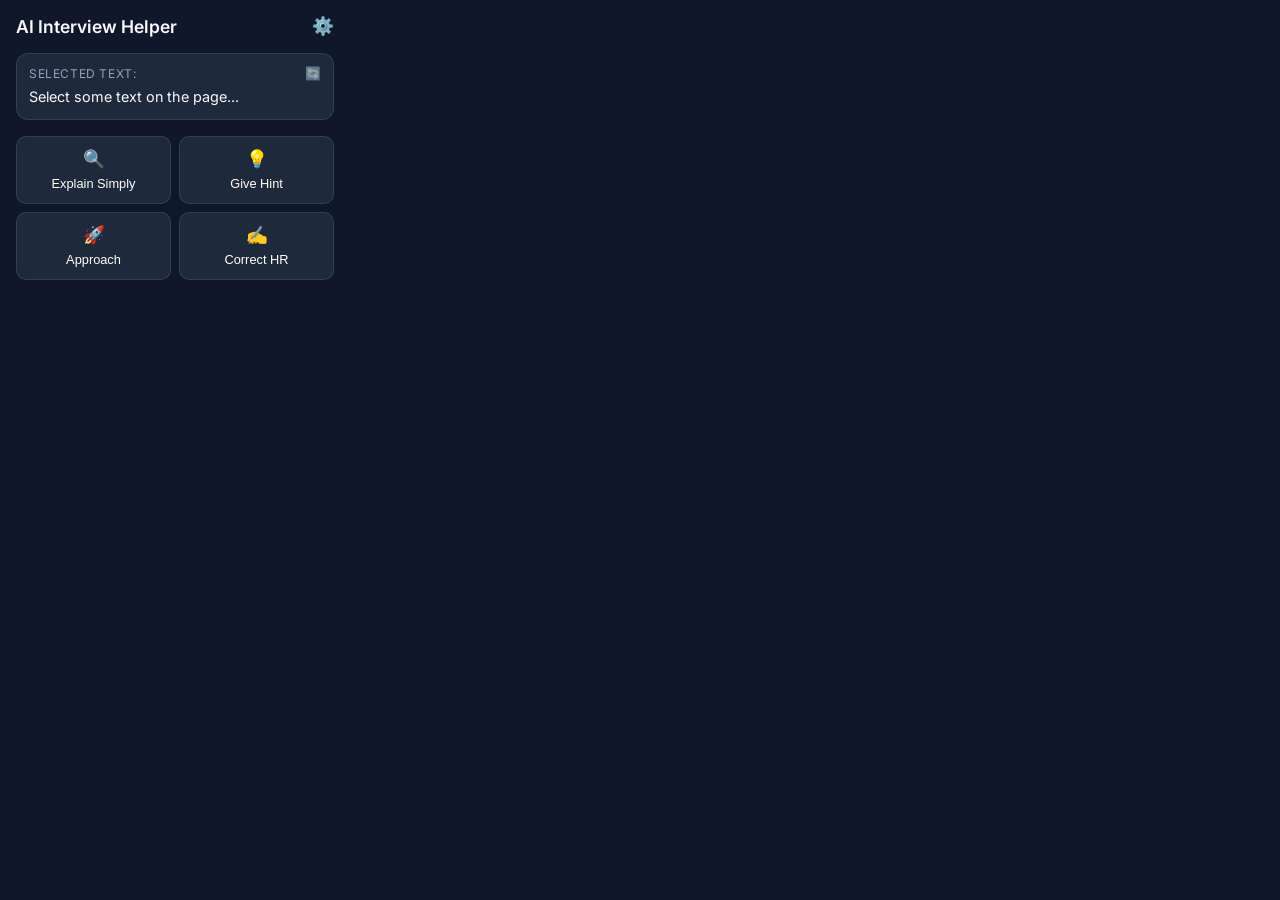
==== popup.html @ 1b658e39 "ADD : declared the frontend" ====
<!DOCTYPE html>
<html lang="en">

<head>
    <meta charset="UTF-8">
    <meta name="viewport" content="width=device-width, initial-scale=1.0">
    <title>AI Interview Helper</title>
    <link rel="stylesheet" href="popup.css">
    <link href="https://fonts.googleapis.com/css2?family=Inter:wght@400;500;600&display=swap" rel="stylesheet">
</head>

<body>
    <div class="container">
        <header>
            <div class="logo">AI Interview Helper</div>
            <button id="settingsBtn" title="API Settings">⚙️</button>
        </header>

        <section id="mainView">
            <div class="selection-box">
                <div class="selection-header">
                    <label>Selected Text:</label>
                    <button id="refreshBtn" title="Refresh Selection">🔄</button>
                </div>
                <div id="selectedTextDisplay" class="text-preview">Select some text on the page...</div>
            </div>

            <div class="actions-grid">
                <button class="action-btn" data-type="explain">
                    <span class="icon">🔍</span>
                    <span>Explain Simply</span>
                </button>
                <button class="action-btn" data-type="hint">
                    <span class="icon">💡</span>
                    <span>Give Hint</span>
                </button>
                <button class="action-btn" data-type="approach">
                    <span class="icon">🚀</span>
                    <span>Approach</span>
                </button>
                <button class="action-btn" data-type="grammar">
                    <span class="icon">✍️</span>
                    <span>Correct HR</span>
                </button>
            </div>

            <div id="resultContainer" class="hidden">
                <div class="result-header">
                    <span id="resultTypeTitle">Result</span>
                    <button id="copyBtn">Copy</button>
                </div>
                <div id="resultContent" class="result-content"></div>
                <div id="loader" class="loader hidden"></div>
            </div>
        </section>

        <section id="settingsView" class="hidden">
            <div class="settings-header">
                <button id="backBtn">← Back</button>
                <h3>API Configuration</h3>
            </div>
            <div class="input-group">
                <label for="apiKeyInput">OpenAI API Key:</label>
                <input type="password" id="apiKeyInput" placeholder="sk-...">
                <button id="saveKeyBtn">Save Key</button>
            </div>
            <p class="crypto-note">Your key is stored locally in your browser.</p>
        </section>
    </div>
    <script src="popup.js"></script>
</body>

</html>
---- popup.css ----
:root {
    --bg-dark: #0f172a;
    --card-bg: #1e293b;
    --accent-indigo: #6366f1;
    --text-primary: #f8fafc;
    --text-secondary: #94a3b8;
    --border-color: rgba(255, 255, 255, 0.1);
}

* {
    margin: 0;
    padding: 0;
    box-sizing: border-box;
}

body {
    width: 350px;
    background: var(--bg-dark);
    font-family: 'Inter', sans-serif;
    color: var(--text-primary);
}

.container {
    padding: 16px;
}

header {
    display: flex;
    justify-content: space-between;
    align-items: center;
    margin-bottom: 16px;
}

.logo {
    font-size: 1.1rem;
    font-weight: 600;
}

#settingsBtn {
    background: transparent;
    border: none;
    font-size: 1.1rem;
    cursor: pointer;
}

.selection-box {
    background: var(--card-bg);
    border: 1px solid var(--border-color);
    border-radius: 12px;
    padding: 12px;
    margin-bottom: 16px;
}

.selection-header {
    display: flex;
    justify-content: space-between;
    align-items: center;
    margin-bottom: 6px;
}

label {
    display: block;
    font-size: 0.75rem;
    color: var(--text-secondary);
    text-transform: uppercase;
    letter-spacing: 0.05em;
}

#refreshBtn {
    background: none;
    border: none;
    cursor: pointer;
    font-size: 0.8rem;
    opacity: 0.6;
    transition: opacity 0.2s, transform 0.2s;
}

#refreshBtn:hover {
    opacity: 1;
    transform: rotate(90deg);
}

.text-preview {
    font-size: 0.9rem;
    line-height: 1.4;
    color: var(--text-primary);
    max-height: 80px;
    overflow-y: auto;
}

.actions-grid {
    display: grid;
    grid-template-columns: 1fr 1fr;
    gap: 8px;
    margin-bottom: 16px;
}

.action-btn {
    background: var(--card-bg);
    border: 1px solid var(--border-color);
    border-radius: 10px;
    padding: 12px;
    color: white;
    cursor: pointer;
    display: flex;
    flex-direction: column;
    align-items: center;
    gap: 6px;
    transition: all 0.2s;
}

.action-btn:hover {
    background: var(--accent-indigo);
    border-color: var(--accent-indigo);
}

.action-btn .icon {
    font-size: 1.1rem;
}

.action-btn span:last-child {
    font-size: 0.8rem;
    font-weight: 500;
}

#resultContainer {
    background: var(--card-bg);
    border: 1px solid var(--accent-indigo);
    border-radius: 12px;
    padding: 12px;
}

.result-header {
    display: flex;
    justify-content: space-between;
    align-items: center;
    margin-bottom: 8px;
}

#resultTypeTitle {
    font-weight: 600;
    color: var(--accent-indigo);
}

#copyBtn {
    background: rgba(255, 255, 255, 0.1);
    border: none;
    color: white;
    padding: 2px 8px;
    border-radius: 4px;
    font-size: 0.75rem;
    cursor: pointer;
}

.result-content {
    font-size: 0.9rem;
    line-height: 1.5;
    color: #cbd5e1;
}

.loader {
    width: 20px;
    height: 20px;
    border: 2px solid rgba(255, 255, 255, 0.1);
    border-top: 2px solid var(--accent-indigo);
    border-radius: 50%;
    margin: 10px auto;
    animation: spin 1s linear infinite;
}

.hidden {
    display: none;
}

@keyframes spin {
    0% {
        transform: rotate(0deg);
    }

    100% {
        transform: rotate(360deg);
    }
}

/* Settings View */
.settings-header {
    display: flex;
    align-items: center;
    gap: 12px;
    margin-bottom: 16px;
}

#backBtn {
    background: transparent;
    border: none;
    color: var(--text-secondary);
    cursor: pointer;
    font-size: 0.9rem;
}

.input-group {
    display: flex;
    flex-direction: column;
    gap: 8px;
    margin-bottom: 12px;
}

input {
    background: #0f172a;
    border: 1px solid var(--border-color);
    border-radius: 8px;
    padding: 10px;
    color: white;
}

#saveKeyBtn {
    background: var(--accent-indigo);
    border: none;
    color: white;
    padding: 10px;
    border-radius: 8px;
    font-weight: 600;
    cursor: pointer;
}

.crypto-note {
    font-size: 0.75rem;
    color: var(--text-secondary);
}
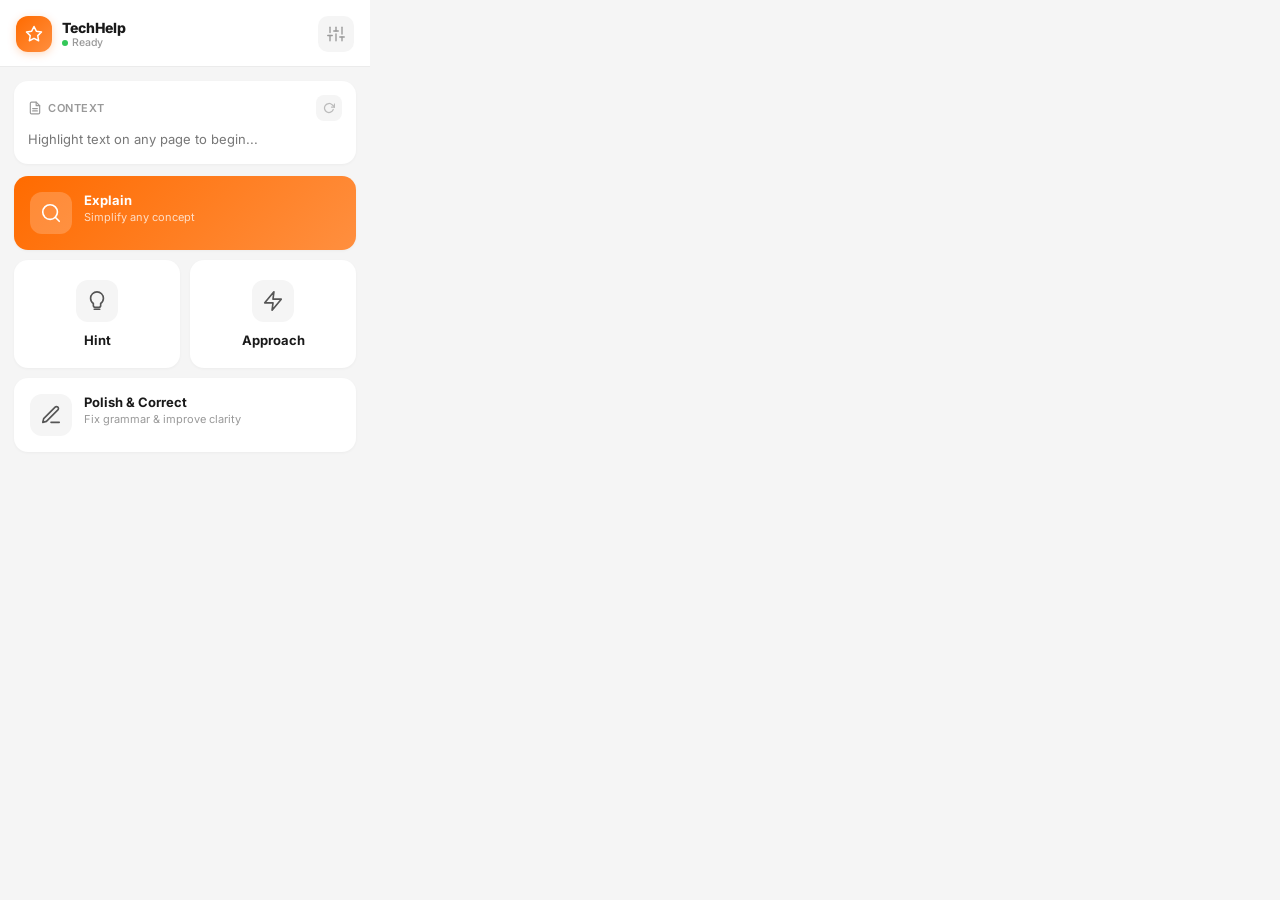
==== commit 6f4fc872: "updated  a new layout" ====
--- a/popup.html
+++ b/popup.html
@@ -4,68 +4,187 @@
 <head>
     <meta charset="UTF-8">
     <meta name="viewport" content="width=device-width, initial-scale=1.0">
-    <title>AI Interview Helper</title>
+    <title>TechHelp AI</title>
     <link rel="stylesheet" href="popup.css">
-    <link href="https://fonts.googleapis.com/css2?family=Inter:wght@400;500;600&display=swap" rel="stylesheet">
+    <link href="https://fonts.googleapis.com/css2?family=Inter:wght@400;500;600;700;800&display=swap" rel="stylesheet">
 </head>
 
 <body>
-    <div class="container">
-        <header>
-            <div class="logo">AI Interview Helper</div>
-            <button id="settingsBtn" title="API Settings">⚙️</button>
-        </header>
+    <div class="app">
+        <!-- Header -->
+        <div class="header">
+            <div class="header-left">
+                <div class="avatar">
+                    <svg width="18" height="18" viewBox="0 0 24 24" fill="none" stroke="white" stroke-width="2"
+                        stroke-linecap="round" stroke-linejoin="round">
+                        <polygon
+                            points="12 2 15.09 8.26 22 9.27 17 14.14 18.18 21.02 12 17.77 5.82 21.02 7 14.14 2 9.27 8.91 8.26 12 2" />
+                    </svg>
+                </div>
+                <div>
+                    <div class="header-name">TechHelp</div>
+                    <div class="header-status">
+                        <span class="status-dot"></span>
+                        Ready
+                    </div>
+                </div>
+            </div>
+            <button id="settingsBtn" class="header-btn" title="Settings">
+                <svg width="18" height="18" viewBox="0 0 24 24" fill="none" stroke="currentColor" stroke-width="1.8"
+                    stroke-linecap="round" stroke-linejoin="round">
+                    <line x1="4" y1="21" x2="4" y2="14" />
+                    <line x1="4" y1="10" x2="4" y2="3" />
+                    <line x1="12" y1="21" x2="12" y2="12" />
+                    <line x1="12" y1="8" x2="12" y2="3" />
+                    <line x1="20" y1="21" x2="20" y2="16" />
+                    <line x1="20" y1="12" x2="20" y2="3" />
+                    <line x1="1" y1="14" x2="7" y2="14" />
+                    <line x1="9" y1="8" x2="15" y2="8" />
+                    <line x1="17" y1="16" x2="23" y2="16" />
+                </svg>
+            </button>
+        </div>
 
-        <section id="mainView">
-            <div class="selection-box">
-                <div class="selection-header">
-                    <label>Selected Text:</label>
-                    <button id="refreshBtn" title="Refresh Selection">🔄</button>
+        <!-- Main View -->
+        <div id="mainView" class="main">
+            <!-- Context Pill -->
+            <div class="context-section">
+                <div class="context-pill">
+                    <div class="pill-left">
+                        <svg width="14" height="14" viewBox="0 0 24 24" fill="none" stroke="currentColor"
+                            stroke-width="2" stroke-linecap="round" stroke-linejoin="round">
+                            <path d="M14 2H6a2 2 0 00-2 2v16a2 2 0 002 2h12a2 2 0 002-2V8z" />
+                            <polyline points="14 2 14 8 20 8" />
+                            <line x1="16" y1="13" x2="8" y2="13" />
+                            <line x1="16" y1="17" x2="8" y2="17" />
+                        </svg>
+                        <span class="pill-label">Context</span>
+                    </div>
+                    <button id="refreshBtn" class="pill-action" title="Refresh">
+                        <svg width="12" height="12" viewBox="0 0 24 24" fill="none" stroke="currentColor"
+                            stroke-width="2.5" stroke-linecap="round" stroke-linejoin="round">
+                            <polyline points="23 4 23 10 17 10" />
+                            <path d="M20.49 15a9 9 0 11-2.12-9.36L23 10" />
+                        </svg>
+                    </button>
                 </div>
-                <div id="selectedTextDisplay" class="text-preview">Select some text on the page...</div>
+                <div id="selectedTextDisplay" class="context-text">Highlight text on any page to begin...</div>
             </div>
 
-            <div class="actions-grid">
-                <button class="action-btn" data-type="explain">
-                    <span class="icon">🔍</span>
-                    <span>Explain Simply</span>
+            <!-- Bento Action Grid -->
+            <div class="bento-grid">
+                <button class="bento-card bento-primary" data-type="explain">
+                    <div class="bento-icon">
+                        <svg width="22" height="22" viewBox="0 0 24 24" fill="none" stroke="currentColor"
+                            stroke-width="1.8" stroke-linecap="round" stroke-linejoin="round">
+                            <circle cx="11" cy="11" r="8" />
+                            <line x1="21" y1="21" x2="16.65" y2="16.65" />
+                        </svg>
+                    </div>
+                    <div class="bento-content">
+                        <span class="bento-title">Explain</span>
+                        <span class="bento-sub">Simplify any concept</span>
+                    </div>
                 </button>
-                <button class="action-btn" data-type="hint">
-                    <span class="icon">💡</span>
-                    <span>Give Hint</span>
+                <button class="bento-card bento-secondary" data-type="hint">
+                    <div class="bento-icon">
+                        <svg width="22" height="22" viewBox="0 0 24 24" fill="none" stroke="currentColor"
+                            stroke-width="1.8" stroke-linecap="round" stroke-linejoin="round">
+                            <path
+                                d="M12 2a7 7 0 017 7c0 2.38-1.19 4.47-3 5.74V17a2 2 0 01-2 2h-4a2 2 0 01-2-2v-2.26C6.19 13.47 5 11.38 5 9a7 7 0 017-7z" />
+                            <line x1="9" y1="21" x2="15" y2="21" />
+                        </svg>
+                    </div>
+                    <span class="bento-title">Hint</span>
                 </button>
-                <button class="action-btn" data-type="approach">
-                    <span class="icon">🚀</span>
-                    <span>Approach</span>
+                <button class="bento-card bento-secondary" data-type="approach">
+                    <div class="bento-icon">
+                        <svg width="22" height="22" viewBox="0 0 24 24" fill="none" stroke="currentColor"
+                            stroke-width="1.8" stroke-linecap="round" stroke-linejoin="round">
+                            <polygon points="13 2 3 14 12 14 11 22 21 10 12 10 13 2" />
+                        </svg>
+                    </div>
+                    <span class="bento-title">Approach</span>
                 </button>
-                <button class="action-btn" data-type="grammar">
-                    <span class="icon">✍️</span>
-                    <span>Correct HR</span>
+                <button class="bento-card bento-wide" data-type="grammar">
+                    <div class="bento-icon">
+                        <svg width="22" height="22" viewBox="0 0 24 24" fill="none" stroke="currentColor"
+                            stroke-width="1.8" stroke-linecap="round" stroke-linejoin="round">
+                            <path d="M12 20h9" />
+                            <path d="M16.5 3.5a2.121 2.121 0 013 3L7 19l-4 1 1-4L16.5 3.5z" />
+                        </svg>
+                    </div>
+                    <div class="bento-content">
+                        <span class="bento-title">Polish & Correct</span>
+                        <span class="bento-sub">Fix grammar & improve clarity</span>
+                    </div>
                 </button>
             </div>
 
-            <div id="resultContainer" class="hidden">
+            <!-- Result -->
+            <div id="resultContainer" class="result-section hidden">
                 <div class="result-header">
-                    <span id="resultTypeTitle">Result</span>
-                    <button id="copyBtn">Copy</button>
+                    <div class="result-tag-wrap">
+                        <span class="result-tag" id="resultTypeTitle">Result</span>
+                    </div>
+                    <button id="copyBtn" class="action-link">
+                        <svg width="13" height="13" viewBox="0 0 24 24" fill="none" stroke="currentColor"
+                            stroke-width="2" stroke-linecap="round" stroke-linejoin="round">
+                            <rect x="9" y="9" width="13" height="13" rx="2" ry="2" />
+                            <path d="M5 15H4a2 2 0 01-2-2V4a2 2 0 012-2h9a2 2 0 012 2v1" />
+                        </svg>
+                        Copy
+                    </button>
                 </div>
-                <div id="resultContent" class="result-content"></div>
-                <div id="loader" class="loader hidden"></div>
+                <div class="result-body">
+                    <div id="resultContent" class="result-text"></div>
+                    <div id="loader" class="loader hidden">
+                        <div class="spinner"></div>
+                    </div>
+                </div>
             </div>
-        </section>
+        </div>
 
-        <section id="settingsView" class="hidden">
-            <div class="settings-header">
-                <button id="backBtn">← Back</button>
-                <h3>API Configuration</h3>
+        <!-- Settings View -->
+        <div id="settingsView" class="main hidden">
+            <div class="settings-nav">
+                <button id="backBtn" class="back-nav">
+                    <svg width="18" height="18" viewBox="0 0 24 24" fill="none" stroke="currentColor" stroke-width="2"
+                        stroke-linecap="round" stroke-linejoin="round">
+                        <line x1="19" y1="12" x2="5" y2="12" />
+                        <polyline points="12 19 5 12 12 5" />
+                    </svg>
+                </button>
+                <span class="settings-heading">Settings</span>
             </div>
-            <div class="input-group">
-                <label for="apiKeyInput">OpenAI API Key:</label>
-                <input type="password" id="apiKeyInput" placeholder="sk-...">
-                <button id="saveKeyBtn">Save Key</button>
+            <div class="settings-body">
+                <label class="field-label">API Key</label>
+                <p class="field-desc">Enter a <strong>Groq</strong> or <strong>Gemini</strong> key to activate AI
+                    features.</p>
+                <div class="input-group">
+                    <svg class="input-icon" width="16" height="16" viewBox="0 0 24 24" fill="none" stroke="currentColor"
+                        stroke-width="2" stroke-linecap="round" stroke-linejoin="round">
+                        <path
+                            d="M21 2l-2 2m-7.61 7.61a5.5 5.5 0 11-7.778 7.778 5.5 5.5 0 017.777-7.777zm0 0L15.5 7.5m0 0l3 3L22 7l-3-3m-3.5 3.5L19 4" />
+                    </svg>
+                    <input type="password" id="apiKeyInput" class="field-input" placeholder="gsk_... or AIza...">
+                </div>
+                <button id="saveKeyBtn" class="cta-btn">
+                    <svg width="16" height="16" viewBox="0 0 24 24" fill="none" stroke="currentColor" stroke-width="2.5"
+                        stroke-linecap="round" stroke-linejoin="round">
+                        <polyline points="20 6 9 17 4 12" />
+                    </svg>
+                    Save & Activate
+                </button>
+                <div class="security-row">
+                    <svg width="12" height="12" viewBox="0 0 24 24" fill="none" stroke="currentColor" stroke-width="2"
+                        stroke-linecap="round" stroke-linejoin="round">
+                        <path d="M12 22s8-4 8-10V5l-8-3-8 3v7c0 6 8 10 8 10z" />
+                    </svg>
+                    <span>Encrypted & stored locally</span>
+                </div>
             </div>
-            <p class="crypto-note">Your key is stored locally in your browser.</p>
-        </section>
+        </div>
     </div>
     <script src="popup.js"></script>
 </body>
--- a/popup.css
+++ b/popup.css
@@ -1,11 +1,7 @@
-:root {
-    --bg-dark: #0f172a;
-    --card-bg: #1e293b;
-    --accent-indigo: #6366f1;
-    --text-primary: #f8fafc;
-    --text-secondary: #94a3b8;
-    --border-color: rgba(255, 255, 255, 0.1);
-}
+/* ============================================
+   TechHelp — Trendy Bento Grid + Orange
+   Professional icons, modern layout
+   ============================================ */
 
 * {
     margin: 0;
@@ -14,216 +10,514 @@
 }
 
 body {
-    width: 350px;
-    background: var(--bg-dark);
-    font-family: 'Inter', sans-serif;
-    color: var(--text-primary);
-}
-
-.container {
-    padding: 16px;
-}
-
-header {
-    display: flex;
+    width: 370px;
+    background: #F5F5F5;
+    font-family: 'Inter', -apple-system, system-ui, sans-serif;
+    color: #1A1A1A;
+    -webkit-font-smoothing: antialiased;
+}
+
+::-webkit-scrollbar {
+    width: 3px;
+}
+
+::-webkit-scrollbar-thumb {
+    background: #ddd;
+    border-radius: 10px;
+}
+
+/* === Header === */
+.header {
+    display: flex;
+    align-items: center;
     justify-content: space-between;
-    align-items: center;
-    margin-bottom: 16px;
-}
-
-.logo {
-    font-size: 1.1rem;
+    padding: 16px 16px 14px;
+    background: white;
+    border-bottom: 1px solid #EBEBEB;
+}
+
+.header-left {
+    display: flex;
+    align-items: center;
+    gap: 10px;
+}
+
+.avatar {
+    width: 36px;
+    height: 36px;
+    background: linear-gradient(135deg, #FF6B00, #FF8F3F);
+    border-radius: 12px;
+    display: flex;
+    align-items: center;
+    justify-content: center;
+    box-shadow: 0 2px 8px rgba(255, 107, 0, 0.25);
+}
+
+.header-name {
+    font-size: 14px;
+    font-weight: 800;
+    color: #1A1A1A;
+}
+
+.header-status {
+    display: flex;
+    align-items: center;
+    gap: 4px;
+    font-size: 10.5px;
+    color: #999;
+    font-weight: 500;
+}
+
+.status-dot {
+    width: 6px;
+    height: 6px;
+    background: #34C759;
+    border-radius: 50%;
+}
+
+.header-btn {
+    background: #F5F5F5;
+    border: none;
+    color: #999;
+    width: 36px;
+    height: 36px;
+    border-radius: 10px;
+    cursor: pointer;
+    display: flex;
+    align-items: center;
+    justify-content: center;
+    transition: all 0.15s;
+}
+
+.header-btn:hover {
+    color: #FF6B00;
+    background: #FFF0E6;
+}
+
+/* === Main === */
+.main {
+    padding: 14px;
+}
+
+/* === Context Section === */
+.context-section {
+    background: white;
+    border-radius: 14px;
+    padding: 14px;
+    margin-bottom: 12px;
+    box-shadow: 0 1px 3px rgba(0, 0, 0, 0.04);
+}
+
+.context-pill {
+    display: flex;
+    align-items: center;
+    justify-content: space-between;
+    margin-bottom: 8px;
+}
+
+.pill-left {
+    display: flex;
+    align-items: center;
+    gap: 6px;
+    color: #999;
+    font-size: 11px;
     font-weight: 600;
-}
-
-#settingsBtn {
-    background: transparent;
-    border: none;
-    font-size: 1.1rem;
-    cursor: pointer;
-}
-
-.selection-box {
-    background: var(--card-bg);
-    border: 1px solid var(--border-color);
-    border-radius: 12px;
-    padding: 12px;
-    margin-bottom: 16px;
-}
-
-.selection-header {
-    display: flex;
-    justify-content: space-between;
-    align-items: center;
-    margin-bottom: 6px;
-}
-
-label {
-    display: block;
-    font-size: 0.75rem;
-    color: var(--text-secondary);
     text-transform: uppercase;
     letter-spacing: 0.05em;
 }
 
-#refreshBtn {
+.pill-action {
+    background: #F5F5F5;
+    border: none;
+    color: #BBB;
+    width: 26px;
+    height: 26px;
+    border-radius: 8px;
+    cursor: pointer;
+    display: flex;
+    align-items: center;
+    justify-content: center;
+    transition: all 0.15s;
+}
+
+.pill-action:hover {
+    color: #FF6B00;
+    background: #FFF0E6;
+}
+
+.context-text {
+    font-size: 13px;
+    color: #777;
+    line-height: 1.6;
+    max-height: 72px;
+    overflow-y: auto;
+}
+
+/* === Bento Grid === */
+.bento-grid {
+    display: grid;
+    grid-template-columns: 1fr 1fr;
+    gap: 10px;
+    margin-bottom: 12px;
+}
+
+.bento-card {
+    background: white;
+    border: none;
+    border-radius: 14px;
+    padding: 16px;
+    cursor: pointer;
+    display: flex;
+    align-items: flex-start;
+    gap: 12px;
+    font-family: inherit;
+    color: inherit;
+    text-align: left;
+    box-shadow: 0 1px 3px rgba(0, 0, 0, 0.04);
+    transition: all 0.2s cubic-bezier(0.4, 0, 0.2, 1);
+    position: relative;
+    overflow: hidden;
+}
+
+.bento-card::after {
+    content: '';
+    position: absolute;
+    bottom: 0;
+    left: 16px;
+    right: 16px;
+    height: 2px;
+    background: #FF6B00;
+    border-radius: 2px;
+    transform: scaleX(0);
+    transition: transform 0.25s ease;
+}
+
+.bento-card:hover {
+    transform: translateY(-2px);
+    box-shadow: 0 6px 20px rgba(0, 0, 0, 0.06);
+}
+
+.bento-card:hover::after {
+    transform: scaleX(1);
+}
+
+.bento-card:active {
+    transform: translateY(0);
+}
+
+/* Primary - spans full width */
+.bento-primary {
+    grid-column: 1 / -1;
+    background: linear-gradient(135deg, #FF6B00, #FF8F3F);
+    color: white;
+}
+
+.bento-primary .bento-icon {
+    background: rgba(255, 255, 255, 0.2);
+    color: white;
+}
+
+.bento-primary .bento-sub {
+    color: rgba(255, 255, 255, 0.75);
+}
+
+.bento-primary::after {
+    display: none;
+}
+
+.bento-primary:hover {
+    box-shadow: 0 8px 24px rgba(255, 107, 0, 0.2);
+}
+
+/* Secondary - square cards */
+.bento-secondary {
+    flex-direction: column;
+    align-items: center;
+    text-align: center;
+    padding: 20px 16px;
+    gap: 10px;
+}
+
+/* Wide bottom card */
+.bento-wide {
+    grid-column: 1 / -1;
+}
+
+.bento-icon {
+    width: 42px;
+    height: 42px;
+    border-radius: 12px;
+    display: flex;
+    align-items: center;
+    justify-content: center;
+    flex-shrink: 0;
+    background: #F5F5F5;
+    color: #555;
+    transition: all 0.2s;
+}
+
+.bento-card:hover .bento-icon {
+    background: #FFF0E6;
+    color: #FF6B00;
+}
+
+.bento-primary:hover .bento-icon {
+    background: rgba(255, 255, 255, 0.3);
+    color: white;
+}
+
+.bento-content {
+    display: flex;
+    flex-direction: column;
+    gap: 2px;
+    min-width: 0;
+}
+
+.bento-title {
+    font-size: 13px;
+    font-weight: 700;
+    color: inherit;
+}
+
+.bento-sub {
+    font-size: 11px;
+    color: #999;
+    font-weight: 400;
+}
+
+/* === Result === */
+.result-section {
+    background: white;
+    border-radius: 14px;
+    padding: 14px;
+    box-shadow: 0 1px 3px rgba(0, 0, 0, 0.04);
+    animation: fadeUp 0.3s ease;
+    margin-bottom: 8px;
+}
+
+@keyframes fadeUp {
+    from {
+        opacity: 0;
+        transform: translateY(6px);
+    }
+
+    to {
+        opacity: 1;
+        transform: translateY(0);
+    }
+}
+
+.result-header {
+    display: flex;
+    align-items: center;
+    justify-content: space-between;
+    margin-bottom: 10px;
+}
+
+.result-tag {
+    font-size: 10px;
+    font-weight: 700;
+    text-transform: uppercase;
+    letter-spacing: 0.08em;
+    color: white;
+    background: linear-gradient(135deg, #FF6B00, #FF8F3F);
+    padding: 4px 10px;
+    border-radius: 6px;
+}
+
+.action-link {
+    font-size: 11px;
+    font-weight: 600;
+    color: #999;
     background: none;
     border: none;
     cursor: pointer;
-    font-size: 0.8rem;
-    opacity: 0.6;
-    transition: opacity 0.2s, transform 0.2s;
-}
-
-#refreshBtn:hover {
-    opacity: 1;
-    transform: rotate(90deg);
-}
-
-.text-preview {
-    font-size: 0.9rem;
-    line-height: 1.4;
-    color: var(--text-primary);
-    max-height: 80px;
+    font-family: inherit;
+    display: flex;
+    align-items: center;
+    gap: 4px;
+    padding: 4px 8px;
+    border-radius: 6px;
+    transition: all 0.15s;
+}
+
+.action-link:hover {
+    color: #FF6B00;
+    background: #FFF0E6;
+}
+
+.result-body {
+    padding-top: 2px;
+}
+
+.result-text {
+    font-size: 13px;
+    line-height: 1.75;
+    color: #444;
+    max-height: 200px;
     overflow-y: auto;
-}
-
-.actions-grid {
-    display: grid;
-    grid-template-columns: 1fr 1fr;
-    gap: 8px;
-    margin-bottom: 16px;
-}
-
-.action-btn {
-    background: var(--card-bg);
-    border: 1px solid var(--border-color);
-    border-radius: 10px;
-    padding: 12px;
-    color: white;
-    cursor: pointer;
-    display: flex;
-    flex-direction: column;
-    align-items: center;
-    gap: 6px;
-    transition: all 0.2s;
-}
-
-.action-btn:hover {
-    background: var(--accent-indigo);
-    border-color: var(--accent-indigo);
-}
-
-.action-btn .icon {
-    font-size: 1.1rem;
-}
-
-.action-btn span:last-child {
-    font-size: 0.8rem;
-    font-weight: 500;
-}
-
-#resultContainer {
-    background: var(--card-bg);
-    border: 1px solid var(--accent-indigo);
-    border-radius: 12px;
-    padding: 12px;
-}
-
-.result-header {
-    display: flex;
-    justify-content: space-between;
-    align-items: center;
-    margin-bottom: 8px;
-}
-
-#resultTypeTitle {
-    font-weight: 600;
-    color: var(--accent-indigo);
-}
-
-#copyBtn {
-    background: rgba(255, 255, 255, 0.1);
-    border: none;
-    color: white;
-    padding: 2px 8px;
-    border-radius: 4px;
-    font-size: 0.75rem;
-    cursor: pointer;
-}
-
-.result-content {
-    font-size: 0.9rem;
-    line-height: 1.5;
-    color: #cbd5e1;
+    white-space: pre-wrap;
+    word-wrap: break-word;
 }
 
 .loader {
-    width: 20px;
-    height: 20px;
-    border: 2px solid rgba(255, 255, 255, 0.1);
-    border-top: 2px solid var(--accent-indigo);
+    display: flex;
+    justify-content: center;
+    padding: 28px 0;
+}
+
+.spinner {
+    width: 22px;
+    height: 22px;
+    border: 2.5px solid #F0F0F0;
+    border-top-color: #FF6B00;
     border-radius: 50%;
-    margin: 10px auto;
-    animation: spin 1s linear infinite;
-}
-
-.hidden {
-    display: none;
+    animation: spin 0.6s linear infinite;
 }
 
 @keyframes spin {
-    0% {
-        transform: rotate(0deg);
-    }
-
-    100% {
+    to {
         transform: rotate(360deg);
     }
 }
 
-/* Settings View */
-.settings-header {
-    display: flex;
-    align-items: center;
-    gap: 12px;
-    margin-bottom: 16px;
-}
-
-#backBtn {
-    background: transparent;
+/* === Settings === */
+.settings-nav {
+    display: flex;
+    align-items: center;
+    gap: 10px;
+    margin-bottom: 18px;
+}
+
+.back-nav {
+    background: white;
     border: none;
-    color: var(--text-secondary);
+    color: #FF6B00;
+    width: 36px;
+    height: 36px;
+    border-radius: 10px;
     cursor: pointer;
-    font-size: 0.9rem;
+    display: flex;
+    align-items: center;
+    justify-content: center;
+    box-shadow: 0 1px 3px rgba(0, 0, 0, 0.06);
+    transition: all 0.15s;
+}
+
+.back-nav:hover {
+    background: #FFF0E6;
+}
+
+.settings-heading {
+    font-size: 18px;
+    font-weight: 800;
+}
+
+.settings-body {
+    background: white;
+    border-radius: 14px;
+    padding: 20px;
+    box-shadow: 0 1px 3px rgba(0, 0, 0, 0.04);
+}
+
+.field-label {
+    font-size: 12px;
+    font-weight: 700;
+    text-transform: uppercase;
+    letter-spacing: 0.06em;
+    color: #999;
+    margin-bottom: 4px;
+    display: block;
+}
+
+.field-desc {
+    font-size: 12px;
+    color: #999;
+    margin-bottom: 14px;
+    line-height: 1.5;
+}
+
+.field-desc strong {
+    color: #555;
+    font-weight: 600;
 }
 
 .input-group {
-    display: flex;
-    flex-direction: column;
+    position: relative;
+    margin-bottom: 12px;
+}
+
+.input-icon {
+    position: absolute;
+    left: 14px;
+    top: 50%;
+    transform: translateY(-50%);
+    color: #CCC;
+    pointer-events: none;
+}
+
+.field-input {
+    width: 100%;
+    background: #F5F5F5;
+    border: 2px solid transparent;
+    border-radius: 12px;
+    padding: 13px 14px 13px 42px;
+    color: #1A1A1A;
+    font-family: inherit;
+    font-size: 13px;
+    transition: all 0.2s;
+}
+
+.field-input:focus {
+    outline: none;
+    border-color: #FF6B00;
+    background: white;
+    box-shadow: 0 0 0 3px rgba(255, 107, 0, 0.08);
+}
+
+.field-input::placeholder {
+    color: #CCC;
+}
+
+.cta-btn {
+    width: 100%;
+    background: linear-gradient(135deg, #FF6B00, #FF8F3F);
+    color: white;
+    border: none;
+    padding: 13px;
+    border-radius: 12px;
+    font-family: inherit;
+    font-size: 13.5px;
+    font-weight: 700;
+    cursor: pointer;
+    display: flex;
+    align-items: center;
+    justify-content: center;
     gap: 8px;
-    margin-bottom: 12px;
-}
-
-input {
-    background: #0f172a;
-    border: 1px solid var(--border-color);
-    border-radius: 8px;
-    padding: 10px;
-    color: white;
-}
-
-#saveKeyBtn {
-    background: var(--accent-indigo);
-    border: none;
-    color: white;
-    padding: 10px;
-    border-radius: 8px;
-    font-weight: 600;
-    cursor: pointer;
-}
-
-.crypto-note {
-    font-size: 0.75rem;
-    color: var(--text-secondary);
+    transition: all 0.15s;
+    box-shadow: 0 2px 8px rgba(255, 107, 0, 0.2);
+}
+
+.cta-btn:hover {
+    box-shadow: 0 4px 16px rgba(255, 107, 0, 0.3);
+    transform: translateY(-1px);
+}
+
+.cta-btn:active {
+    transform: translateY(0);
+}
+
+.security-row {
+    display: flex;
+    align-items: center;
+    justify-content: center;
+    gap: 6px;
+    margin-top: 16px;
+    font-size: 11px;
+    color: #CCC;
+}
+
+/* === Utilities === */
+.hidden {
+    display: none !important;
 }
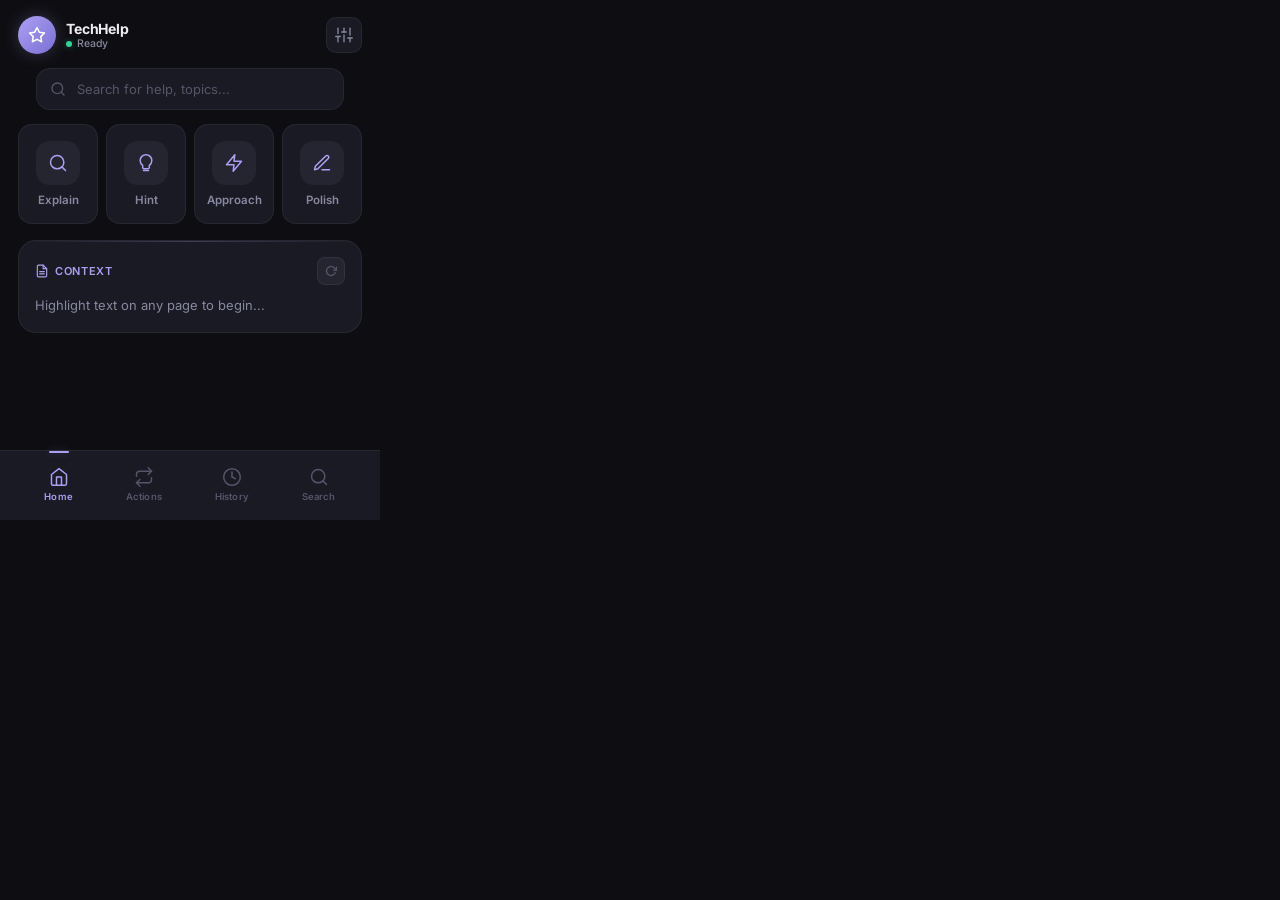
==== commit 991af341: "feat : updated the ui design" ====
--- a/popup.html
+++ b/popup.html
@@ -47,7 +47,61 @@
 
         <!-- Main View -->
         <div id="mainView" class="main">
-            <!-- Context Pill -->
+            <!-- Search Bar -->
+            <div class="search-bar">
+                <svg width="16" height="16" viewBox="0 0 24 24" fill="none" stroke="currentColor" stroke-width="2"
+                    stroke-linecap="round" stroke-linejoin="round">
+                    <circle cx="11" cy="11" r="8" />
+                    <line x1="21" y1="21" x2="16.65" y2="16.65" />
+                </svg>
+                <input type="text" class="search-input" placeholder="Search for help, topics..." readonly>
+            </div>
+
+            <!-- Action Row -->
+            <div class="action-row">
+                <button class="action-card" data-type="explain">
+                    <div class="action-icon">
+                        <svg width="20" height="20" viewBox="0 0 24 24" fill="none" stroke="currentColor"
+                            stroke-width="1.8" stroke-linecap="round" stroke-linejoin="round">
+                            <circle cx="11" cy="11" r="8" />
+                            <line x1="21" y1="21" x2="16.65" y2="16.65" />
+                        </svg>
+                    </div>
+                    <span class="action-label">Explain</span>
+                </button>
+                <button class="action-card" data-type="hint">
+                    <div class="action-icon">
+                        <svg width="20" height="20" viewBox="0 0 24 24" fill="none" stroke="currentColor"
+                            stroke-width="1.8" stroke-linecap="round" stroke-linejoin="round">
+                            <path
+                                d="M12 2a7 7 0 017 7c0 2.38-1.19 4.47-3 5.74V17a2 2 0 01-2 2h-4a2 2 0 01-2-2v-2.26C6.19 13.47 5 11.38 5 9a7 7 0 017-7z" />
+                            <line x1="9" y1="21" x2="15" y2="21" />
+                        </svg>
+                    </div>
+                    <span class="action-label">Hint</span>
+                </button>
+                <button class="action-card" data-type="approach">
+                    <div class="action-icon">
+                        <svg width="20" height="20" viewBox="0 0 24 24" fill="none" stroke="currentColor"
+                            stroke-width="1.8" stroke-linecap="round" stroke-linejoin="round">
+                            <polygon points="13 2 3 14 12 14 11 22 21 10 12 10 13 2" />
+                        </svg>
+                    </div>
+                    <span class="action-label">Approach</span>
+                </button>
+                <button class="action-card" data-type="grammar">
+                    <div class="action-icon">
+                        <svg width="20" height="20" viewBox="0 0 24 24" fill="none" stroke="currentColor"
+                            stroke-width="1.8" stroke-linecap="round" stroke-linejoin="round">
+                            <path d="M12 20h9" />
+                            <path d="M16.5 3.5a2.121 2.121 0 013 3L7 19l-4 1 1-4L16.5 3.5z" />
+                        </svg>
+                    </div>
+                    <span class="action-label">Polish</span>
+                </button>
+            </div>
+
+            <!-- Context Section -->
             <div class="context-section">
                 <div class="context-pill">
                     <div class="pill-left">
@@ -71,56 +125,6 @@
                 <div id="selectedTextDisplay" class="context-text">Highlight text on any page to begin...</div>
             </div>
 
-            <!-- Bento Action Grid -->
-            <div class="bento-grid">
-                <button class="bento-card bento-primary" data-type="explain">
-                    <div class="bento-icon">
-                        <svg width="22" height="22" viewBox="0 0 24 24" fill="none" stroke="currentColor"
-                            stroke-width="1.8" stroke-linecap="round" stroke-linejoin="round">
-                            <circle cx="11" cy="11" r="8" />
-                            <line x1="21" y1="21" x2="16.65" y2="16.65" />
-                        </svg>
-                    </div>
-                    <div class="bento-content">
-                        <span class="bento-title">Explain</span>
-                        <span class="bento-sub">Simplify any concept</span>
-                    </div>
-                </button>
-                <button class="bento-card bento-secondary" data-type="hint">
-                    <div class="bento-icon">
-                        <svg width="22" height="22" viewBox="0 0 24 24" fill="none" stroke="currentColor"
-                            stroke-width="1.8" stroke-linecap="round" stroke-linejoin="round">
-                            <path
-                                d="M12 2a7 7 0 017 7c0 2.38-1.19 4.47-3 5.74V17a2 2 0 01-2 2h-4a2 2 0 01-2-2v-2.26C6.19 13.47 5 11.38 5 9a7 7 0 017-7z" />
-                            <line x1="9" y1="21" x2="15" y2="21" />
-                        </svg>
-                    </div>
-                    <span class="bento-title">Hint</span>
-                </button>
-                <button class="bento-card bento-secondary" data-type="approach">
-                    <div class="bento-icon">
-                        <svg width="22" height="22" viewBox="0 0 24 24" fill="none" stroke="currentColor"
-                            stroke-width="1.8" stroke-linecap="round" stroke-linejoin="round">
-                            <polygon points="13 2 3 14 12 14 11 22 21 10 12 10 13 2" />
-                        </svg>
-                    </div>
-                    <span class="bento-title">Approach</span>
-                </button>
-                <button class="bento-card bento-wide" data-type="grammar">
-                    <div class="bento-icon">
-                        <svg width="22" height="22" viewBox="0 0 24 24" fill="none" stroke="currentColor"
-                            stroke-width="1.8" stroke-linecap="round" stroke-linejoin="round">
-                            <path d="M12 20h9" />
-                            <path d="M16.5 3.5a2.121 2.121 0 013 3L7 19l-4 1 1-4L16.5 3.5z" />
-                        </svg>
-                    </div>
-                    <div class="bento-content">
-                        <span class="bento-title">Polish & Correct</span>
-                        <span class="bento-sub">Fix grammar & improve clarity</span>
-                    </div>
-                </button>
-            </div>
-
             <!-- Result -->
             <div id="resultContainer" class="result-section hidden">
                 <div class="result-header">
@@ -185,6 +189,44 @@
                 </div>
             </div>
         </div>
+
+        <!-- Bottom Navigation -->
+        <nav class="bottom-nav">
+            <button class="nav-tab active" title="Home">
+                <svg width="20" height="20" viewBox="0 0 24 24" fill="none" stroke="currentColor" stroke-width="1.8"
+                    stroke-linecap="round" stroke-linejoin="round">
+                    <path d="M3 9l9-7 9 7v11a2 2 0 01-2 2H5a2 2 0 01-2-2z" />
+                    <polyline points="9 22 9 12 15 12 15 22" />
+                </svg>
+                <span class="nav-label">Home</span>
+            </button>
+            <button class="nav-tab" title="Actions">
+                <svg width="20" height="20" viewBox="0 0 24 24" fill="none" stroke="currentColor" stroke-width="1.8"
+                    stroke-linecap="round" stroke-linejoin="round">
+                    <polyline points="17 1 21 5 17 9" />
+                    <path d="M3 11V9a4 4 0 014-4h14" />
+                    <polyline points="7 23 3 19 7 15" />
+                    <path d="M21 13v2a4 4 0 01-4 4H3" />
+                </svg>
+                <span class="nav-label">Actions</span>
+            </button>
+            <button class="nav-tab" title="History">
+                <svg width="20" height="20" viewBox="0 0 24 24" fill="none" stroke="currentColor" stroke-width="1.8"
+                    stroke-linecap="round" stroke-linejoin="round">
+                    <circle cx="12" cy="12" r="10" />
+                    <polyline points="12 6 12 12 16 14" />
+                </svg>
+                <span class="nav-label">History</span>
+            </button>
+            <button class="nav-tab" title="Search">
+                <svg width="20" height="20" viewBox="0 0 24 24" fill="none" stroke="currentColor" stroke-width="1.8"
+                    stroke-linecap="round" stroke-linejoin="round">
+                    <circle cx="11" cy="11" r="8" />
+                    <line x1="21" y1="21" x2="16.65" y2="16.65" />
+                </svg>
+                <span class="nav-label">Search</span>
+            </button>
+        </nav>
     </div>
     <script src="popup.js"></script>
 </body>
--- a/popup.css
+++ b/popup.css
@@ -1,7 +1,9 @@
 /* ============================================
-   TechHelp — Trendy Bento Grid + Orange
-   Professional icons, modern layout
+   TechHelp — Phantom Dark Theme
+   Deep dark UI, purple accents, glassmorphism
    ============================================ */
+
+@import url('https://fonts.googleapis.com/css2?family=Inter:wght@400;500;600;700;800&display=swap');
 
 * {
     margin: 0;
@@ -9,21 +11,56 @@
     box-sizing: border-box;
 }
 
+:root {
+    --bg-primary: #0E0E12;
+    --bg-card: #1A1A24;
+    --bg-card-hover: #22222E;
+    --bg-elevated: #252532;
+    --bg-input: #16161E;
+    --accent: #AB9FF2;
+    --accent-dim: rgba(171, 159, 242, 0.12);
+    --accent-glow: rgba(171, 159, 242, 0.25);
+    --text-primary: #EEEEF0;
+    --text-secondary: #8888A0;
+    --text-muted: #55556A;
+    --border: rgba(255, 255, 255, 0.06);
+    --green: #34D399;
+    --radius-sm: 10px;
+    --radius-md: 14px;
+    --radius-lg: 18px;
+    --radius-xl: 22px;
+}
+
 body {
-    width: 370px;
-    background: #F5F5F5;
+    width: 380px;
+    min-height: 520px;
+    background: var(--bg-primary);
     font-family: 'Inter', -apple-system, system-ui, sans-serif;
-    color: #1A1A1A;
+    color: var(--text-primary);
     -webkit-font-smoothing: antialiased;
+    display: flex;
+    flex-direction: column;
 }
 
 ::-webkit-scrollbar {
     width: 3px;
 }
 
+::-webkit-scrollbar-track {
+    background: transparent;
+}
+
 ::-webkit-scrollbar-thumb {
-    background: #ddd;
+    background: var(--text-muted);
     border-radius: 10px;
+}
+
+/* === App Container === */
+.app {
+    display: flex;
+    flex-direction: column;
+    min-height: 520px;
+    position: relative;
 }
 
 /* === Header === */
@@ -31,9 +68,8 @@
     display: flex;
     align-items: center;
     justify-content: space-between;
-    padding: 16px 16px 14px;
-    background: white;
-    border-bottom: 1px solid #EBEBEB;
+    padding: 16px 18px 14px;
+    background: var(--bg-primary);
 }
 
 .header-left {
@@ -43,262 +79,303 @@
 }
 
 .avatar {
-    width: 36px;
-    height: 36px;
-    background: linear-gradient(135deg, #FF6B00, #FF8F3F);
-    border-radius: 12px;
-    display: flex;
-    align-items: center;
-    justify-content: center;
-    box-shadow: 0 2px 8px rgba(255, 107, 0, 0.25);
+    width: 38px;
+    height: 38px;
+    background: linear-gradient(135deg, #AB9FF2, #7B6FD4);
+    border-radius: 50%;
+    display: flex;
+    align-items: center;
+    justify-content: center;
+    box-shadow: 0 0 16px var(--accent-glow);
+    position: relative;
+}
+
+.avatar::after {
+    content: '';
+    position: absolute;
+    inset: -2px;
+    border-radius: 50%;
+    background: linear-gradient(135deg, #AB9FF2, #7B6FD4);
+    z-index: -1;
+    opacity: 0.3;
+    filter: blur(6px);
 }
 
 .header-name {
     font-size: 14px;
-    font-weight: 800;
-    color: #1A1A1A;
+    font-weight: 700;
+    color: var(--text-primary);
+    letter-spacing: -0.01em;
 }
 
 .header-status {
     display: flex;
     align-items: center;
-    gap: 4px;
+    gap: 5px;
     font-size: 10.5px;
-    color: #999;
+    color: var(--text-secondary);
     font-weight: 500;
 }
 
 .status-dot {
     width: 6px;
     height: 6px;
-    background: #34C759;
+    background: var(--green);
     border-radius: 50%;
+    box-shadow: 0 0 6px rgba(52, 211, 153, 0.4);
+    animation: pulse-dot 2s ease-in-out infinite;
+}
+
+@keyframes pulse-dot {
+
+    0%,
+    100% {
+        opacity: 1;
+    }
+
+    50% {
+        opacity: 0.5;
+    }
 }
 
 .header-btn {
-    background: #F5F5F5;
-    border: none;
-    color: #999;
+    background: var(--bg-card);
+    border: 1px solid var(--border);
+    color: var(--text-secondary);
     width: 36px;
     height: 36px;
-    border-radius: 10px;
+    border-radius: var(--radius-sm);
     cursor: pointer;
     display: flex;
     align-items: center;
     justify-content: center;
-    transition: all 0.15s;
+    transition: all 0.2s ease;
 }
 
 .header-btn:hover {
-    color: #FF6B00;
-    background: #FFF0E6;
+    color: var(--accent);
+    background: var(--accent-dim);
+    border-color: rgba(171, 159, 242, 0.15);
+}
+
+/* === Search Bar === */
+.search-bar {
+    margin: 0 18px 14px;
+    position: relative;
+}
+
+.search-bar svg {
+    position: absolute;
+    left: 14px;
+    top: 50%;
+    transform: translateY(-50%);
+    color: var(--text-muted);
+    pointer-events: none;
+}
+
+.search-input {
+    width: 100%;
+    background: var(--bg-card);
+    border: 1px solid var(--border);
+    border-radius: var(--radius-md);
+    padding: 12px 14px 12px 40px;
+    color: var(--text-primary);
+    font-family: inherit;
+    font-size: 13px;
+    transition: all 0.2s ease;
+}
+
+.search-input::placeholder {
+    color: var(--text-muted);
+}
+
+.search-input:focus {
+    outline: none;
+    border-color: rgba(171, 159, 242, 0.3);
+    box-shadow: 0 0 0 3px var(--accent-dim);
+    background: var(--bg-elevated);
 }
 
 /* === Main === */
 .main {
-    padding: 14px;
-}
-
-/* === Context Section === */
+    padding: 0 18px 14px;
+    flex: 1;
+}
+
+/* === Action Row (Send/Swap/Receive/Buy style) === */
+.action-row {
+    display: flex;
+    justify-content: space-between;
+    gap: 8px;
+    margin-bottom: 16px;
+}
+
+.action-card {
+    flex: 1;
+    display: flex;
+    flex-direction: column;
+    align-items: center;
+    gap: 8px;
+    padding: 16px 6px;
+    background: var(--bg-card);
+    border: 1px solid var(--border);
+    border-radius: var(--radius-md);
+    cursor: pointer;
+    font-family: inherit;
+    color: var(--text-primary);
+    transition: all 0.2s cubic-bezier(0.4, 0, 0.2, 1);
+    position: relative;
+    overflow: hidden;
+}
+
+.action-card::before {
+    content: '';
+    position: absolute;
+    inset: 0;
+    background: linear-gradient(135deg, var(--accent-dim), transparent);
+    opacity: 0;
+    transition: opacity 0.3s ease;
+}
+
+.action-card:hover {
+    transform: translateY(-2px);
+    border-color: rgba(171, 159, 242, 0.2);
+    box-shadow: 0 8px 24px rgba(0, 0, 0, 0.3), 0 0 0 1px rgba(171, 159, 242, 0.1);
+}
+
+.action-card:hover::before {
+    opacity: 1;
+}
+
+.action-card:active {
+    transform: translateY(0);
+}
+
+.action-icon {
+    width: 44px;
+    height: 44px;
+    border-radius: 14px;
+    display: flex;
+    align-items: center;
+    justify-content: center;
+    background: var(--bg-elevated);
+    color: var(--accent);
+    transition: all 0.2s ease;
+    position: relative;
+    z-index: 1;
+}
+
+.action-card:hover .action-icon {
+    background: var(--accent-dim);
+    box-shadow: 0 0 12px var(--accent-glow);
+}
+
+.action-label {
+    font-size: 11.5px;
+    font-weight: 600;
+    color: var(--text-secondary);
+    position: relative;
+    z-index: 1;
+    transition: color 0.2s;
+}
+
+.action-card:hover .action-label {
+    color: var(--text-primary);
+}
+
+/* === Context / Banner Card === */
 .context-section {
-    background: white;
-    border-radius: 14px;
-    padding: 14px;
-    margin-bottom: 12px;
-    box-shadow: 0 1px 3px rgba(0, 0, 0, 0.04);
+    background: var(--bg-card);
+    border: 1px solid var(--border);
+    border-radius: var(--radius-lg);
+    padding: 16px;
+    margin-bottom: 14px;
+    position: relative;
+    overflow: hidden;
+}
+
+.context-section::before {
+    content: '';
+    position: absolute;
+    top: 0;
+    left: 0;
+    right: 0;
+    height: 1px;
+    background: linear-gradient(90deg, transparent, var(--accent-glow), transparent);
 }
 
 .context-pill {
     display: flex;
     align-items: center;
     justify-content: space-between;
-    margin-bottom: 8px;
+    margin-bottom: 10px;
 }
 
 .pill-left {
     display: flex;
     align-items: center;
     gap: 6px;
-    color: #999;
+    color: var(--accent);
     font-size: 11px;
     font-weight: 600;
     text-transform: uppercase;
-    letter-spacing: 0.05em;
+    letter-spacing: 0.06em;
 }
 
 .pill-action {
-    background: #F5F5F5;
-    border: none;
-    color: #BBB;
-    width: 26px;
-    height: 26px;
+    background: var(--bg-elevated);
+    border: 1px solid var(--border);
+    color: var(--text-muted);
+    width: 28px;
+    height: 28px;
     border-radius: 8px;
     cursor: pointer;
     display: flex;
     align-items: center;
     justify-content: center;
-    transition: all 0.15s;
+    transition: all 0.2s;
 }
 
 .pill-action:hover {
-    color: #FF6B00;
-    background: #FFF0E6;
+    color: var(--accent);
+    background: var(--accent-dim);
+    border-color: rgba(171, 159, 242, 0.2);
 }
 
 .context-text {
     font-size: 13px;
-    color: #777;
+    color: var(--text-secondary);
     line-height: 1.6;
     max-height: 72px;
     overflow-y: auto;
 }
 
-/* === Bento Grid === */
-.bento-grid {
-    display: grid;
-    grid-template-columns: 1fr 1fr;
-    gap: 10px;
-    margin-bottom: 12px;
-}
-
-.bento-card {
-    background: white;
-    border: none;
-    border-radius: 14px;
+/* === Result Section === */
+.result-section {
+    background: var(--bg-card);
+    border: 1px solid var(--border);
+    border-radius: var(--radius-lg);
     padding: 16px;
-    cursor: pointer;
-    display: flex;
-    align-items: flex-start;
-    gap: 12px;
-    font-family: inherit;
-    color: inherit;
-    text-align: left;
-    box-shadow: 0 1px 3px rgba(0, 0, 0, 0.04);
-    transition: all 0.2s cubic-bezier(0.4, 0, 0.2, 1);
+    margin-bottom: 10px;
+    animation: fadeUp 0.35s cubic-bezier(0.4, 0, 0.2, 1);
     position: relative;
     overflow: hidden;
 }
 
-.bento-card::after {
+.result-section::before {
     content: '';
     position: absolute;
-    bottom: 0;
-    left: 16px;
-    right: 16px;
-    height: 2px;
-    background: #FF6B00;
-    border-radius: 2px;
-    transform: scaleX(0);
-    transition: transform 0.25s ease;
-}
-
-.bento-card:hover {
-    transform: translateY(-2px);
-    box-shadow: 0 6px 20px rgba(0, 0, 0, 0.06);
-}
-
-.bento-card:hover::after {
-    transform: scaleX(1);
-}
-
-.bento-card:active {
-    transform: translateY(0);
-}
-
-/* Primary - spans full width */
-.bento-primary {
-    grid-column: 1 / -1;
-    background: linear-gradient(135deg, #FF6B00, #FF8F3F);
-    color: white;
-}
-
-.bento-primary .bento-icon {
-    background: rgba(255, 255, 255, 0.2);
-    color: white;
-}
-
-.bento-primary .bento-sub {
-    color: rgba(255, 255, 255, 0.75);
-}
-
-.bento-primary::after {
-    display: none;
-}
-
-.bento-primary:hover {
-    box-shadow: 0 8px 24px rgba(255, 107, 0, 0.2);
-}
-
-/* Secondary - square cards */
-.bento-secondary {
-    flex-direction: column;
-    align-items: center;
-    text-align: center;
-    padding: 20px 16px;
-    gap: 10px;
-}
-
-/* Wide bottom card */
-.bento-wide {
-    grid-column: 1 / -1;
-}
-
-.bento-icon {
-    width: 42px;
-    height: 42px;
-    border-radius: 12px;
-    display: flex;
-    align-items: center;
-    justify-content: center;
-    flex-shrink: 0;
-    background: #F5F5F5;
-    color: #555;
-    transition: all 0.2s;
-}
-
-.bento-card:hover .bento-icon {
-    background: #FFF0E6;
-    color: #FF6B00;
-}
-
-.bento-primary:hover .bento-icon {
-    background: rgba(255, 255, 255, 0.3);
-    color: white;
-}
-
-.bento-content {
-    display: flex;
-    flex-direction: column;
-    gap: 2px;
-    min-width: 0;
-}
-
-.bento-title {
-    font-size: 13px;
-    font-weight: 700;
-    color: inherit;
-}
-
-.bento-sub {
-    font-size: 11px;
-    color: #999;
-    font-weight: 400;
-}
-
-/* === Result === */
-.result-section {
-    background: white;
-    border-radius: 14px;
-    padding: 14px;
-    box-shadow: 0 1px 3px rgba(0, 0, 0, 0.04);
-    animation: fadeUp 0.3s ease;
-    margin-bottom: 8px;
+    top: 0;
+    left: 0;
+    right: 0;
+    height: 1px;
+    background: linear-gradient(90deg, transparent, var(--accent-glow), transparent);
 }
 
 @keyframes fadeUp {
     from {
         opacity: 0;
-        transform: translateY(6px);
+        transform: translateY(8px);
     }
 
     to {
@@ -311,7 +388,7 @@
     display: flex;
     align-items: center;
     justify-content: space-between;
-    margin-bottom: 10px;
+    margin-bottom: 12px;
 }
 
 .result-tag {
@@ -319,31 +396,32 @@
     font-weight: 700;
     text-transform: uppercase;
     letter-spacing: 0.08em;
-    color: white;
-    background: linear-gradient(135deg, #FF6B00, #FF8F3F);
-    padding: 4px 10px;
-    border-radius: 6px;
+    color: #fff;
+    background: linear-gradient(135deg, var(--accent), #7B6FD4);
+    padding: 4px 12px;
+    border-radius: 8px;
+    box-shadow: 0 2px 8px var(--accent-glow);
 }
 
 .action-link {
     font-size: 11px;
     font-weight: 600;
-    color: #999;
+    color: var(--text-muted);
     background: none;
     border: none;
     cursor: pointer;
     font-family: inherit;
     display: flex;
     align-items: center;
-    gap: 4px;
-    padding: 4px 8px;
-    border-radius: 6px;
-    transition: all 0.15s;
+    gap: 5px;
+    padding: 5px 10px;
+    border-radius: 8px;
+    transition: all 0.2s;
 }
 
 .action-link:hover {
-    color: #FF6B00;
-    background: #FFF0E6;
+    color: var(--accent);
+    background: var(--accent-dim);
 }
 
 .result-body {
@@ -353,13 +431,14 @@
 .result-text {
     font-size: 13px;
     line-height: 1.75;
-    color: #444;
+    color: var(--text-secondary);
     max-height: 200px;
     overflow-y: auto;
     white-space: pre-wrap;
     word-wrap: break-word;
 }
 
+/* === Loader === */
 .loader {
     display: flex;
     justify-content: center;
@@ -367,12 +446,12 @@
 }
 
 .spinner {
-    width: 22px;
-    height: 22px;
-    border: 2.5px solid #F0F0F0;
-    border-top-color: #FF6B00;
+    width: 24px;
+    height: 24px;
+    border: 2.5px solid var(--bg-elevated);
+    border-top-color: var(--accent);
     border-radius: 50%;
-    animation: spin 0.6s linear infinite;
+    animation: spin 0.7s linear infinite;
 }
 
 @keyframes spin {
@@ -387,64 +466,67 @@
     align-items: center;
     gap: 10px;
     margin-bottom: 18px;
+    padding: 0 18px;
 }
 
 .back-nav {
-    background: white;
-    border: none;
-    color: #FF6B00;
+    background: var(--bg-card);
+    border: 1px solid var(--border);
+    color: var(--accent);
     width: 36px;
     height: 36px;
-    border-radius: 10px;
+    border-radius: var(--radius-sm);
     cursor: pointer;
     display: flex;
     align-items: center;
     justify-content: center;
-    box-shadow: 0 1px 3px rgba(0, 0, 0, 0.06);
-    transition: all 0.15s;
+    transition: all 0.2s;
 }
 
 .back-nav:hover {
-    background: #FFF0E6;
+    background: var(--accent-dim);
+    border-color: rgba(171, 159, 242, 0.2);
 }
 
 .settings-heading {
     font-size: 18px;
     font-weight: 800;
+    color: var(--text-primary);
 }
 
 .settings-body {
-    background: white;
-    border-radius: 14px;
+    background: var(--bg-card);
+    border: 1px solid var(--border);
+    border-radius: var(--radius-lg);
     padding: 20px;
-    box-shadow: 0 1px 3px rgba(0, 0, 0, 0.04);
+    margin: 0 18px;
 }
 
 .field-label {
-    font-size: 12px;
+    font-size: 11px;
     font-weight: 700;
     text-transform: uppercase;
     letter-spacing: 0.06em;
-    color: #999;
+    color: var(--text-muted);
     margin-bottom: 4px;
     display: block;
 }
 
 .field-desc {
     font-size: 12px;
-    color: #999;
+    color: var(--text-secondary);
     margin-bottom: 14px;
     line-height: 1.5;
 }
 
 .field-desc strong {
-    color: #555;
+    color: var(--accent);
     font-weight: 600;
 }
 
 .input-group {
     position: relative;
-    margin-bottom: 12px;
+    margin-bottom: 14px;
 }
 
 .input-icon {
@@ -452,17 +534,17 @@
     left: 14px;
     top: 50%;
     transform: translateY(-50%);
-    color: #CCC;
+    color: var(--text-muted);
     pointer-events: none;
 }
 
 .field-input {
     width: 100%;
-    background: #F5F5F5;
-    border: 2px solid transparent;
-    border-radius: 12px;
+    background: var(--bg-input);
+    border: 1.5px solid var(--border);
+    border-radius: var(--radius-md);
     padding: 13px 14px 13px 42px;
-    color: #1A1A1A;
+    color: var(--text-primary);
     font-family: inherit;
     font-size: 13px;
     transition: all 0.2s;
@@ -470,22 +552,22 @@
 
 .field-input:focus {
     outline: none;
-    border-color: #FF6B00;
-    background: white;
-    box-shadow: 0 0 0 3px rgba(255, 107, 0, 0.08);
+    border-color: var(--accent);
+    background: var(--bg-elevated);
+    box-shadow: 0 0 0 3px var(--accent-dim);
 }
 
 .field-input::placeholder {
-    color: #CCC;
+    color: var(--text-muted);
 }
 
 .cta-btn {
     width: 100%;
-    background: linear-gradient(135deg, #FF6B00, #FF8F3F);
+    background: linear-gradient(135deg, #AB9FF2, #7B6FD4);
     color: white;
     border: none;
-    padding: 13px;
-    border-radius: 12px;
+    padding: 14px;
+    border-radius: var(--radius-md);
     font-family: inherit;
     font-size: 13.5px;
     font-weight: 700;
@@ -494,13 +576,28 @@
     align-items: center;
     justify-content: center;
     gap: 8px;
-    transition: all 0.15s;
-    box-shadow: 0 2px 8px rgba(255, 107, 0, 0.2);
+    transition: all 0.2s;
+    box-shadow: 0 4px 16px var(--accent-glow);
+    position: relative;
+    overflow: hidden;
+}
+
+.cta-btn::before {
+    content: '';
+    position: absolute;
+    inset: 0;
+    background: linear-gradient(135deg, rgba(255, 255, 255, 0.1), transparent);
+    opacity: 0;
+    transition: opacity 0.2s;
 }
 
 .cta-btn:hover {
-    box-shadow: 0 4px 16px rgba(255, 107, 0, 0.3);
+    box-shadow: 0 6px 24px rgba(171, 159, 242, 0.35);
     transform: translateY(-1px);
+}
+
+.cta-btn:hover::before {
+    opacity: 1;
 }
 
 .cta-btn:active {
@@ -514,7 +611,71 @@
     gap: 6px;
     margin-top: 16px;
     font-size: 11px;
-    color: #CCC;
+    color: var(--text-muted);
+}
+
+/* === Bottom Navigation === */
+.bottom-nav {
+    display: flex;
+    align-items: center;
+    justify-content: space-around;
+    padding: 12px 18px 14px;
+    background: var(--bg-card);
+    border-top: 1px solid var(--border);
+    margin-top: auto;
+    position: sticky;
+    bottom: 0;
+}
+
+.nav-tab {
+    display: flex;
+    flex-direction: column;
+    align-items: center;
+    gap: 4px;
+    background: none;
+    border: none;
+    color: var(--text-muted);
+    cursor: pointer;
+    padding: 4px 12px;
+    border-radius: var(--radius-sm);
+    transition: all 0.2s ease;
+    font-family: inherit;
+    position: relative;
+}
+
+.nav-tab:hover {
+    color: var(--text-secondary);
+}
+
+.nav-tab.active {
+    color: var(--accent);
+}
+
+.nav-tab.active::after {
+    content: '';
+    position: absolute;
+    top: -12px;
+    left: 50%;
+    transform: translateX(-50%);
+    width: 20px;
+    height: 2px;
+    background: var(--accent);
+    border-radius: 2px;
+    box-shadow: 0 0 8px var(--accent-glow);
+}
+
+.nav-tab svg {
+    transition: transform 0.2s;
+}
+
+.nav-tab:hover svg {
+    transform: scale(1.1);
+}
+
+.nav-label {
+    font-size: 9.5px;
+    font-weight: 600;
+    letter-spacing: 0.02em;
 }
 
 /* === Utilities === */
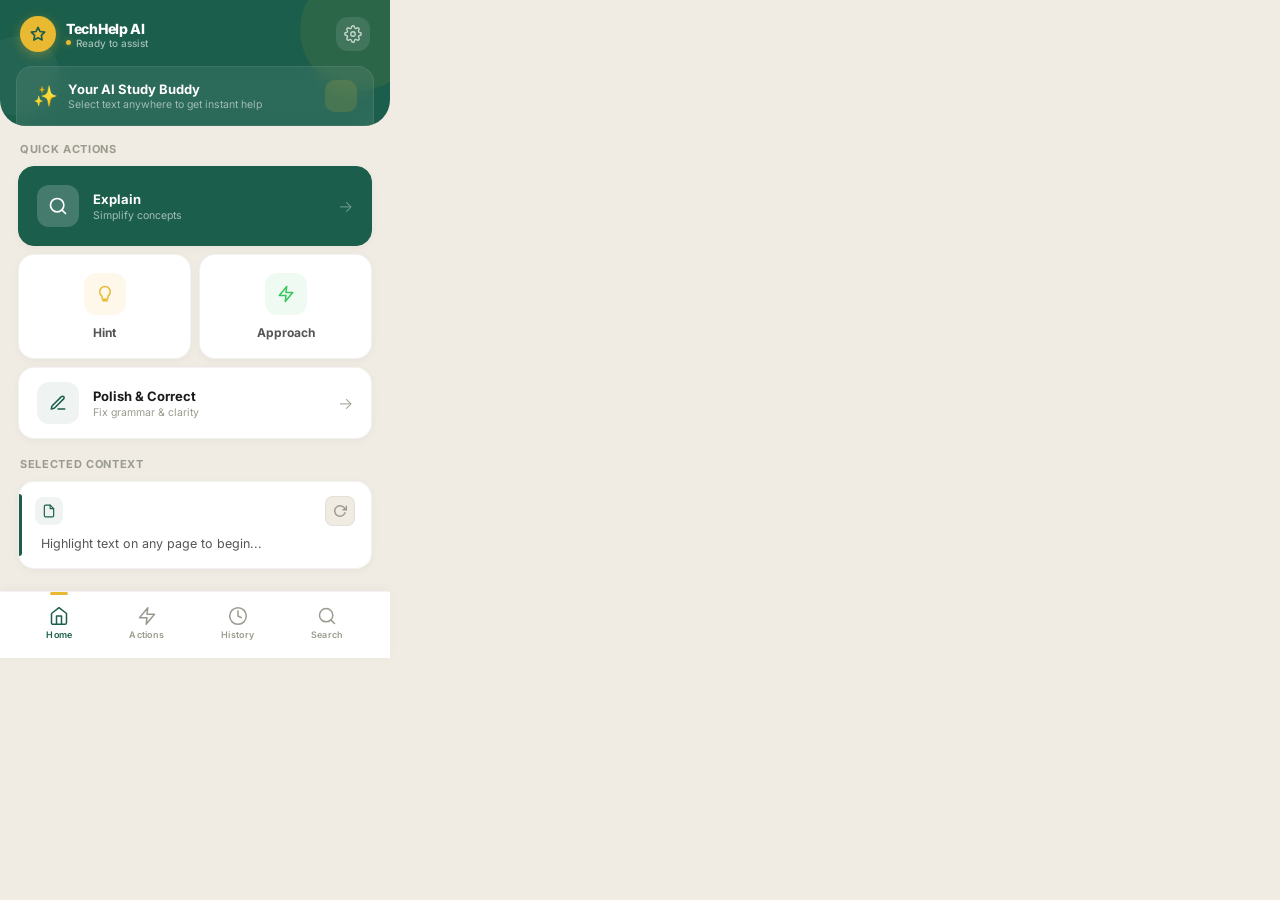
==== commit 4177d6cb: "updated the layout" ====
--- a/popup.html
+++ b/popup.html
@@ -11,111 +11,115 @@
 
 <body>
     <div class="app">
-        <!-- Header -->
-        <div class="header">
-            <div class="header-left">
-                <div class="avatar">
-                    <svg width="18" height="18" viewBox="0 0 24 24" fill="none" stroke="white" stroke-width="2"
-                        stroke-linecap="round" stroke-linejoin="round">
-                        <polygon
-                            points="12 2 15.09 8.26 22 9.27 17 14.14 18.18 21.02 12 17.77 5.82 21.02 7 14.14 2 9.27 8.91 8.26 12 2" />
-                    </svg>
-                </div>
-                <div>
-                    <div class="header-name">TechHelp</div>
-                    <div class="header-status">
-                        <span class="status-dot"></span>
-                        Ready
-                    </div>
-                </div>
-            </div>
-            <button id="settingsBtn" class="header-btn" title="Settings">
-                <svg width="18" height="18" viewBox="0 0 24 24" fill="none" stroke="currentColor" stroke-width="1.8"
-                    stroke-linecap="round" stroke-linejoin="round">
-                    <line x1="4" y1="21" x2="4" y2="14" />
-                    <line x1="4" y1="10" x2="4" y2="3" />
-                    <line x1="12" y1="21" x2="12" y2="12" />
-                    <line x1="12" y1="8" x2="12" y2="3" />
-                    <line x1="20" y1="21" x2="20" y2="16" />
-                    <line x1="20" y1="12" x2="20" y2="3" />
-                    <line x1="1" y1="14" x2="7" y2="14" />
-                    <line x1="9" y1="8" x2="15" y2="8" />
-                    <line x1="17" y1="16" x2="23" y2="16" />
-                </svg>
-            </button>
+        <!-- Hero Header -->
+        <div class="hero-header">
+            <div class="hero-top">
+                <div class="header-left">
+                    <div class="avatar">
+                        <svg width="16" height="16" viewBox="0 0 24 24" fill="none" stroke="#1B5E4B" stroke-width="2.5"
+                            stroke-linecap="round" stroke-linejoin="round">
+                            <polygon
+                                points="12 2 15.09 8.26 22 9.27 17 14.14 18.18 21.02 12 17.77 5.82 21.02 7 14.14 2 9.27 8.91 8.26 12 2" />
+                        </svg>
+                    </div>
+                    <div>
+                        <div class="header-name">TechHelp AI</div>
+                        <div class="header-status">
+                            <span class="status-dot"></span>
+                            Ready to assist
+                        </div>
+                    </div>
+                </div>
+                <button id="settingsBtn" class="header-btn" title="Settings">
+                    <svg width="18" height="18" viewBox="0 0 24 24" fill="none" stroke="currentColor" stroke-width="1.8"
+                        stroke-linecap="round" stroke-linejoin="round">
+                        <circle cx="12" cy="12" r="3" />
+                        <path
+                            d="M19.4 15a1.65 1.65 0 00.33 1.82l.06.06a2 2 0 010 2.83 2 2 0 01-2.83 0l-.06-.06a1.65 1.65 0 00-1.82-.33 1.65 1.65 0 00-1 1.51V21a2 2 0 01-2 2 2 2 0 01-2-2v-.09A1.65 1.65 0 009 19.4a1.65 1.65 0 00-1.82.33l-.06.06a2 2 0 01-2.83 0 2 2 0 010-2.83l.06-.06A1.65 1.65 0 004.68 15a1.65 1.65 0 00-1.51-1H3a2 2 0 01-2-2 2 2 0 012-2h.09A1.65 1.65 0 004.6 9a1.65 1.65 0 00-.33-1.82l-.06-.06a2 2 0 010-2.83 2 2 0 012.83 0l.06.06A1.65 1.65 0 009 4.68a1.65 1.65 0 001-1.51V3a2 2 0 012-2 2 2 0 012 2v.09a1.65 1.65 0 001 1.51 1.65 1.65 0 001.82-.33l.06-.06a2 2 0 012.83 0 2 2 0 010 2.83l-.06.06A1.65 1.65 0 0019.4 9a1.65 1.65 0 001.51 1H21a2 2 0 012 2 2 2 0 01-2 2h-.09a1.65 1.65 0 00-1.51 1z" />
+                    </svg>
+                </button>
+            </div>
+            <!-- Greeting Banner -->
+            <div class="greeting-banner">
+                <div class="greeting-text">
+                    <span class="greeting-emoji">✨</span>
+                    <div>
+                        <div class="greeting-title">Your AI Study Buddy</div>
+                        <div class="greeting-sub">Select text anywhere to get instant help</div>
+                    </div>
+                </div>
+                <div class="greeting-decoration"></div>
+            </div>
         </div>
 
         <!-- Main View -->
         <div id="mainView" class="main">
-            <!-- Search Bar -->
-            <div class="search-bar">
-                <svg width="16" height="16" viewBox="0 0 24 24" fill="none" stroke="currentColor" stroke-width="2"
-                    stroke-linecap="round" stroke-linejoin="round">
-                    <circle cx="11" cy="11" r="8" />
-                    <line x1="21" y1="21" x2="16.65" y2="16.65" />
-                </svg>
-                <input type="text" class="search-input" placeholder="Search for help, topics..." readonly>
-            </div>
-
-            <!-- Action Row -->
-            <div class="action-row">
-                <button class="action-card" data-type="explain">
-                    <div class="action-icon">
+            <!-- Quick Actions Bento -->
+            <div class="section-label">Quick Actions</div>
+            <div class="bento-grid">
+                <button class="bento-card bento-primary action-card" data-type="explain">
+                    <div class="bento-icon bento-icon-primary">
                         <svg width="20" height="20" viewBox="0 0 24 24" fill="none" stroke="currentColor"
-                            stroke-width="1.8" stroke-linecap="round" stroke-linejoin="round">
+                            stroke-width="2" stroke-linecap="round" stroke-linejoin="round">
                             <circle cx="11" cy="11" r="8" />
                             <line x1="21" y1="21" x2="16.65" y2="16.65" />
                         </svg>
                     </div>
-                    <span class="action-label">Explain</span>
-                </button>
-                <button class="action-card" data-type="hint">
-                    <div class="action-icon">
-                        <svg width="20" height="20" viewBox="0 0 24 24" fill="none" stroke="currentColor"
-                            stroke-width="1.8" stroke-linecap="round" stroke-linejoin="round">
+                    <div class="bento-content">
+                        <span class="bento-title">Explain</span>
+                        <span class="bento-sub">Simplify concepts</span>
+                    </div>
+                    <div class="bento-arrow">→</div>
+                </button>
+                <button class="bento-card bento-sm action-card" data-type="hint">
+                    <div class="bento-icon bento-icon-yellow">
+                        <svg width="18" height="18" viewBox="0 0 24 24" fill="none" stroke="currentColor"
+                            stroke-width="2" stroke-linecap="round" stroke-linejoin="round">
                             <path
                                 d="M12 2a7 7 0 017 7c0 2.38-1.19 4.47-3 5.74V17a2 2 0 01-2 2h-4a2 2 0 01-2-2v-2.26C6.19 13.47 5 11.38 5 9a7 7 0 017-7z" />
                             <line x1="9" y1="21" x2="15" y2="21" />
                         </svg>
                     </div>
-                    <span class="action-label">Hint</span>
-                </button>
-                <button class="action-card" data-type="approach">
-                    <div class="action-icon">
-                        <svg width="20" height="20" viewBox="0 0 24 24" fill="none" stroke="currentColor"
-                            stroke-width="1.8" stroke-linecap="round" stroke-linejoin="round">
+                    <span class="bento-title-sm">Hint</span>
+                </button>
+                <button class="bento-card bento-sm action-card" data-type="approach">
+                    <div class="bento-icon bento-icon-green">
+                        <svg width="18" height="18" viewBox="0 0 24 24" fill="none" stroke="currentColor"
+                            stroke-width="2" stroke-linecap="round" stroke-linejoin="round">
                             <polygon points="13 2 3 14 12 14 11 22 21 10 12 10 13 2" />
                         </svg>
                     </div>
-                    <span class="action-label">Approach</span>
-                </button>
-                <button class="action-card" data-type="grammar">
-                    <div class="action-icon">
-                        <svg width="20" height="20" viewBox="0 0 24 24" fill="none" stroke="currentColor"
-                            stroke-width="1.8" stroke-linecap="round" stroke-linejoin="round">
+                    <span class="bento-title-sm">Approach</span>
+                </button>
+                <button class="bento-card bento-wide action-card" data-type="grammar">
+                    <div class="bento-icon bento-icon-teal">
+                        <svg width="18" height="18" viewBox="0 0 24 24" fill="none" stroke="currentColor"
+                            stroke-width="2" stroke-linecap="round" stroke-linejoin="round">
                             <path d="M12 20h9" />
                             <path d="M16.5 3.5a2.121 2.121 0 013 3L7 19l-4 1 1-4L16.5 3.5z" />
                         </svg>
                     </div>
-                    <span class="action-label">Polish</span>
+                    <div class="bento-content">
+                        <span class="bento-title">Polish & Correct</span>
+                        <span class="bento-sub">Fix grammar & clarity</span>
+                    </div>
+                    <div class="bento-arrow">→</div>
                 </button>
             </div>
 
             <!-- Context Section -->
+            <div class="section-label">Selected Context</div>
             <div class="context-section">
-                <div class="context-pill">
-                    <div class="pill-left">
+                <div class="context-header">
+                    <div class="context-icon-wrap">
                         <svg width="14" height="14" viewBox="0 0 24 24" fill="none" stroke="currentColor"
                             stroke-width="2" stroke-linecap="round" stroke-linejoin="round">
                             <path d="M14 2H6a2 2 0 00-2 2v16a2 2 0 002 2h12a2 2 0 002-2V8z" />
                             <polyline points="14 2 14 8 20 8" />
-                            <line x1="16" y1="13" x2="8" y2="13" />
-                            <line x1="16" y1="17" x2="8" y2="17" />
-                        </svg>
-                        <span class="pill-label">Context</span>
-                    </div>
-                    <button id="refreshBtn" class="pill-action" title="Refresh">
-                        <svg width="12" height="12" viewBox="0 0 24 24" fill="none" stroke="currentColor"
+                        </svg>
+                    </div>
+                    <button id="refreshBtn" class="refresh-btn" title="Refresh">
+                        <svg width="14" height="14" viewBox="0 0 24 24" fill="none" stroke="currentColor"
                             stroke-width="2.5" stroke-linecap="round" stroke-linejoin="round">
                             <polyline points="23 4 23 10 17 10" />
                             <path d="M20.49 15a9 9 0 11-2.12-9.36L23 10" />
@@ -128,10 +132,8 @@
             <!-- Result -->
             <div id="resultContainer" class="result-section hidden">
                 <div class="result-header">
-                    <div class="result-tag-wrap">
-                        <span class="result-tag" id="resultTypeTitle">Result</span>
-                    </div>
-                    <button id="copyBtn" class="action-link">
+                    <span class="result-tag" id="resultTypeTitle">Result</span>
+                    <button id="copyBtn" class="copy-btn">
                         <svg width="13" height="13" viewBox="0 0 24 24" fill="none" stroke="currentColor"
                             stroke-width="2" stroke-linecap="round" stroke-linejoin="round">
                             <rect x="9" y="9" width="13" height="13" rx="2" ry="2" />
@@ -203,10 +205,7 @@
             <button class="nav-tab" title="Actions">
                 <svg width="20" height="20" viewBox="0 0 24 24" fill="none" stroke="currentColor" stroke-width="1.8"
                     stroke-linecap="round" stroke-linejoin="round">
-                    <polyline points="17 1 21 5 17 9" />
-                    <path d="M3 11V9a4 4 0 014-4h14" />
-                    <polyline points="7 23 3 19 7 15" />
-                    <path d="M21 13v2a4 4 0 01-4 4H3" />
+                    <polygon points="13 2 3 14 12 14 11 22 21 10 12 10 13 2" />
                 </svg>
                 <span class="nav-label">Actions</span>
             </button>
@@ -218,7 +217,7 @@
                 </svg>
                 <span class="nav-label">History</span>
             </button>
-            <button class="nav-tab" title="Search">
+            <button class="nav-tab" title="Settings">
                 <svg width="20" height="20" viewBox="0 0 24 24" fill="none" stroke="currentColor" stroke-width="1.8"
                     stroke-linecap="round" stroke-linejoin="round">
                     <circle cx="11" cy="11" r="8" />
--- a/popup.css
+++ b/popup.css
@@ -1,6 +1,6 @@
 /* ============================================
-   TechHelp — Phantom Dark Theme
-   Deep dark UI, purple accents, glassmorphism
+   TechHelp — Premium Planner Bento Layout
+   Cream + Teal + Yellow, trendy modern design
    ============================================ */
 
 @import url('https://fonts.googleapis.com/css2?family=Inter:wght@400;500;600;700;800&display=swap');
@@ -12,34 +12,38 @@
 }
 
 :root {
-    --bg-primary: #0E0E12;
-    --bg-card: #1A1A24;
-    --bg-card-hover: #22222E;
-    --bg-elevated: #252532;
-    --bg-input: #16161E;
-    --accent: #AB9FF2;
-    --accent-dim: rgba(171, 159, 242, 0.12);
-    --accent-glow: rgba(171, 159, 242, 0.25);
-    --text-primary: #EEEEF0;
-    --text-secondary: #8888A0;
-    --text-muted: #55556A;
-    --border: rgba(255, 255, 255, 0.06);
-    --green: #34D399;
-    --radius-sm: 10px;
-    --radius-md: 14px;
-    --radius-lg: 18px;
-    --radius-xl: 22px;
+    --bg: #F0ECE3;
+    --bg-card: #FFFFFF;
+    --bg-warm: #E8E4DA;
+    --bg-input: #F7F5F0;
+    --teal: #1B5E4B;
+    --teal-light: #237A60;
+    --teal-dim: rgba(27, 94, 75, 0.07);
+    --teal-glow: rgba(27, 94, 75, 0.12);
+    --yellow: #E8B931;
+    --yellow-light: #F2CC5C;
+    --yellow-dim: rgba(232, 185, 49, 0.1);
+    --orange: #E07C3E;
+    --green: #34C759;
+    --text: #1A1A1A;
+    --text2: #555;
+    --text3: #9A9A8E;
+    --border: rgba(0, 0, 0, 0.05);
+    --r-sm: 12px;
+    --r-md: 16px;
+    --r-lg: 20px;
+    --r-xl: 26px;
+    --shadow: 0 2px 8px rgba(0, 0, 0, 0.04);
+    --shadow-md: 0 6px 20px rgba(0, 0, 0, 0.06);
 }
 
 body {
-    width: 380px;
-    min-height: 520px;
-    background: var(--bg-primary);
+    width: 390px;
+    min-height: 540px;
+    background: var(--bg);
     font-family: 'Inter', -apple-system, system-ui, sans-serif;
-    color: var(--text-primary);
+    color: var(--text);
     -webkit-font-smoothing: antialiased;
-    display: flex;
-    flex-direction: column;
 }
 
 ::-webkit-scrollbar {
@@ -51,82 +55,102 @@
 }
 
 ::-webkit-scrollbar-thumb {
-    background: var(--text-muted);
+    background: #ccc;
     border-radius: 10px;
 }
 
-/* === App Container === */
 .app {
     display: flex;
     flex-direction: column;
-    min-height: 520px;
+    min-height: 540px;
+}
+
+/* ==========================================
+   HERO HEADER
+   ========================================== */
+.hero-header {
+    background: var(--teal);
+    border-radius: 0 0 var(--r-xl) var(--r-xl);
+    padding: 16px 20px 0;
     position: relative;
-}
-
-/* === Header === */
-.header {
-    display: flex;
-    align-items: center;
-    justify-content: space-between;
-    padding: 16px 18px 14px;
-    background: var(--bg-primary);
-}
-
-.header-left {
-    display: flex;
-    align-items: center;
-    gap: 10px;
-}
-
-.avatar {
-    width: 38px;
-    height: 38px;
-    background: linear-gradient(135deg, #AB9FF2, #7B6FD4);
-    border-radius: 50%;
-    display: flex;
-    align-items: center;
-    justify-content: center;
-    box-shadow: 0 0 16px var(--accent-glow);
-    position: relative;
-}
-
-.avatar::after {
+    overflow: hidden;
+}
+
+.hero-header::before {
     content: '';
     position: absolute;
-    inset: -2px;
+    top: -30px;
+    right: -30px;
+    width: 120px;
+    height: 120px;
+    background: var(--yellow);
     border-radius: 50%;
-    background: linear-gradient(135deg, #AB9FF2, #7B6FD4);
-    z-index: -1;
-    opacity: 0.3;
-    filter: blur(6px);
+    opacity: 0.08;
+}
+
+.hero-header::after {
+    content: '';
+    position: absolute;
+    bottom: 10px;
+    left: -20px;
+    width: 80px;
+    height: 80px;
+    background: rgba(255, 255, 255, 0.04);
+    border-radius: 50%;
+}
+
+.hero-top {
+    display: flex;
+    align-items: center;
+    justify-content: space-between;
+    position: relative;
+    z-index: 2;
+    margin-bottom: 14px;
+}
+
+.header-left {
+    display: flex;
+    align-items: center;
+    gap: 10px;
+}
+
+.avatar {
+    width: 36px;
+    height: 36px;
+    background: var(--yellow);
+    border-radius: 50%;
+    display: flex;
+    align-items: center;
+    justify-content: center;
+    box-shadow: 0 3px 12px rgba(232, 185, 49, 0.35);
 }
 
 .header-name {
     font-size: 14px;
-    font-weight: 700;
-    color: var(--text-primary);
-    letter-spacing: -0.01em;
+    font-weight: 800;
+    color: #fff;
+    letter-spacing: -0.02em;
 }
 
 .header-status {
     display: flex;
     align-items: center;
     gap: 5px;
-    font-size: 10.5px;
-    color: var(--text-secondary);
+    font-size: 10px;
+    color: rgba(255, 255, 255, 0.6);
     font-weight: 500;
 }
 
 .status-dot {
-    width: 6px;
-    height: 6px;
-    background: var(--green);
+    width: 5px;
+    height: 5px;
+    background: var(--yellow);
     border-radius: 50%;
-    box-shadow: 0 0 6px rgba(52, 211, 153, 0.4);
-    animation: pulse-dot 2s ease-in-out infinite;
-}
-
-@keyframes pulse-dot {
+    box-shadow: 0 0 6px rgba(232, 185, 49, 0.5);
+    animation: pulse 2s ease infinite;
+}
+
+@keyframes pulse {
 
     0%,
     100% {
@@ -134,200 +158,310 @@
     }
 
     50% {
-        opacity: 0.5;
+        opacity: 0.4;
     }
 }
 
 .header-btn {
-    background: var(--bg-card);
-    border: 1px solid var(--border);
-    color: var(--text-secondary);
-    width: 36px;
-    height: 36px;
-    border-radius: var(--radius-sm);
+    background: rgba(255, 255, 255, 0.1);
+    border: none;
+    color: rgba(255, 255, 255, 0.7);
+    width: 34px;
+    height: 34px;
+    border-radius: var(--r-sm);
     cursor: pointer;
     display: flex;
     align-items: center;
     justify-content: center;
-    transition: all 0.2s ease;
+    transition: all 0.2s;
 }
 
 .header-btn:hover {
-    color: var(--accent);
-    background: var(--accent-dim);
-    border-color: rgba(171, 159, 242, 0.15);
-}
-
-/* === Search Bar === */
-.search-bar {
-    margin: 0 18px 14px;
+    background: rgba(255, 255, 255, 0.2);
+    color: #fff;
+}
+
+/* Greeting Banner */
+.greeting-banner {
+    background: rgba(255, 255, 255, 0.08);
+    backdrop-filter: blur(8px);
+    border: 1px solid rgba(255, 255, 255, 0.08);
+    border-radius: var(--r-md) var(--r-md) 0 0;
+    padding: 14px 16px;
     position: relative;
-}
-
-.search-bar svg {
+    z-index: 2;
+    margin: 0 -4px;
+}
+
+.greeting-text {
+    display: flex;
+    align-items: center;
+    gap: 10px;
+}
+
+.greeting-emoji {
+    font-size: 20px;
+    line-height: 1;
+}
+
+.greeting-title {
+    font-size: 13px;
+    font-weight: 700;
+    color: #fff;
+}
+
+.greeting-sub {
+    font-size: 10.5px;
+    color: rgba(255, 255, 255, 0.55);
+    font-weight: 400;
+    margin-top: 1px;
+}
+
+.greeting-decoration {
     position: absolute;
-    left: 14px;
+    right: 16px;
     top: 50%;
     transform: translateY(-50%);
-    color: var(--text-muted);
-    pointer-events: none;
-}
-
-.search-input {
-    width: 100%;
+    width: 32px;
+    height: 32px;
+    background: var(--yellow);
+    border-radius: 10px;
+    opacity: 0.15;
+}
+
+/* ==========================================
+   MAIN CONTENT
+   ========================================== */
+.main {
+    padding: 16px 18px 10px;
+    flex: 1;
+}
+
+.section-label {
+    font-size: 11px;
+    font-weight: 700;
+    text-transform: uppercase;
+    letter-spacing: 0.06em;
+    color: var(--text3);
+    margin-bottom: 10px;
+    padding-left: 2px;
+}
+
+/* ==========================================
+   BENTO GRID
+   ========================================== */
+.bento-grid {
+    display: grid;
+    grid-template-columns: 1fr 1fr;
+    gap: 8px;
+    margin-bottom: 18px;
+}
+
+.bento-card {
     background: var(--bg-card);
-    border: 1px solid var(--border);
-    border-radius: var(--radius-md);
-    padding: 12px 14px 12px 40px;
-    color: var(--text-primary);
-    font-family: inherit;
-    font-size: 13px;
-    transition: all 0.2s ease;
-}
-
-.search-input::placeholder {
-    color: var(--text-muted);
-}
-
-.search-input:focus {
-    outline: none;
-    border-color: rgba(171, 159, 242, 0.3);
-    box-shadow: 0 0 0 3px var(--accent-dim);
-    background: var(--bg-elevated);
-}
-
-/* === Main === */
-.main {
-    padding: 0 18px 14px;
-    flex: 1;
-}
-
-/* === Action Row (Send/Swap/Receive/Buy style) === */
-.action-row {
-    display: flex;
-    justify-content: space-between;
-    gap: 8px;
-    margin-bottom: 16px;
-}
-
-.action-card {
-    flex: 1;
-    display: flex;
-    flex-direction: column;
-    align-items: center;
-    gap: 8px;
-    padding: 16px 6px;
-    background: var(--bg-card);
-    border: 1px solid var(--border);
-    border-radius: var(--radius-md);
+    border: 1.5px solid var(--border);
+    border-radius: var(--r-md);
     cursor: pointer;
     font-family: inherit;
-    color: var(--text-primary);
-    transition: all 0.2s cubic-bezier(0.4, 0, 0.2, 1);
+    color: var(--text);
+    text-align: left;
+    transition: all 0.25s cubic-bezier(0.4, 0, 0.2, 1);
     position: relative;
     overflow: hidden;
-}
-
-.action-card::before {
-    content: '';
-    position: absolute;
-    inset: 0;
-    background: linear-gradient(135deg, var(--accent-dim), transparent);
-    opacity: 0;
-    transition: opacity 0.3s ease;
-}
-
-.action-card:hover {
-    transform: translateY(-2px);
-    border-color: rgba(171, 159, 242, 0.2);
-    box-shadow: 0 8px 24px rgba(0, 0, 0, 0.3), 0 0 0 1px rgba(171, 159, 242, 0.1);
-}
-
-.action-card:hover::before {
-    opacity: 1;
-}
-
-.action-card:active {
+    box-shadow: var(--shadow);
+}
+
+.bento-card:hover {
+    transform: translateY(-3px);
+    box-shadow: var(--shadow-md);
+}
+
+.bento-card:active {
     transform: translateY(0);
 }
 
-.action-icon {
-    width: 44px;
-    height: 44px;
-    border-radius: 14px;
-    display: flex;
-    align-items: center;
-    justify-content: center;
-    background: var(--bg-elevated);
-    color: var(--accent);
-    transition: all 0.2s ease;
-    position: relative;
-    z-index: 1;
-}
-
-.action-card:hover .action-icon {
-    background: var(--accent-dim);
-    box-shadow: 0 0 12px var(--accent-glow);
-}
-
-.action-label {
-    font-size: 11.5px;
-    font-weight: 600;
-    color: var(--text-secondary);
-    position: relative;
-    z-index: 1;
-    transition: color 0.2s;
-}
-
-.action-card:hover .action-label {
-    color: var(--text-primary);
-}
-
-/* === Context / Banner Card === */
+/* Primary — full width */
+.bento-primary {
+    grid-column: 1 / -1;
+    background: var(--teal);
+    border-color: var(--teal);
+    color: #fff;
+    padding: 18px;
+    display: flex;
+    align-items: center;
+    gap: 14px;
+}
+
+.bento-primary:hover {
+    box-shadow: 0 8px 28px rgba(27, 94, 75, 0.18);
+}
+
+.bento-primary .bento-title {
+    color: #fff;
+}
+
+.bento-primary .bento-sub {
+    color: rgba(255, 255, 255, 0.6);
+}
+
+.bento-primary .bento-arrow {
+    color: rgba(255, 255, 255, 0.4);
+}
+
+/* Small cards — square */
+.bento-sm {
+    padding: 18px 14px;
+    display: flex;
+    flex-direction: column;
+    align-items: center;
+    gap: 10px;
+    text-align: center;
+}
+
+/* Wide — full width */
+.bento-wide {
+    grid-column: 1 / -1;
+    padding: 14px 18px;
+    display: flex;
+    align-items: center;
+    gap: 14px;
+}
+
+/* Icons */
+.bento-icon {
+    width: 42px;
+    height: 42px;
+    border-radius: var(--r-sm);
+    display: flex;
+    align-items: center;
+    justify-content: center;
+    flex-shrink: 0;
+    transition: all 0.2s;
+}
+
+.bento-icon-primary {
+    background: rgba(255, 255, 255, 0.18);
+    color: #fff;
+}
+
+.bento-icon-yellow {
+    background: var(--yellow-dim);
+    color: var(--yellow);
+}
+
+.bento-icon-green {
+    background: rgba(52, 199, 89, 0.08);
+    color: var(--green);
+}
+
+.bento-icon-teal {
+    background: var(--teal-dim);
+    color: var(--teal);
+}
+
+.bento-card:hover .bento-icon-yellow {
+    background: var(--yellow);
+    color: #fff;
+    box-shadow: 0 4px 12px rgba(232, 185, 49, 0.2);
+}
+
+.bento-card:hover .bento-icon-green {
+    background: var(--green);
+    color: #fff;
+    box-shadow: 0 4px 12px rgba(52, 199, 89, 0.2);
+}
+
+.bento-card:hover .bento-icon-teal {
+    background: var(--teal);
+    color: #fff;
+    box-shadow: 0 4px 12px rgba(27, 94, 75, 0.2);
+}
+
+.bento-content {
+    display: flex;
+    flex-direction: column;
+    gap: 2px;
+    flex: 1;
+    min-width: 0;
+}
+
+.bento-title {
+    font-size: 13px;
+    font-weight: 700;
+    color: var(--text);
+}
+
+.bento-title-sm {
+    font-size: 12px;
+    font-weight: 700;
+    color: var(--text2);
+}
+
+.bento-sub {
+    font-size: 10.5px;
+    color: var(--text3);
+    font-weight: 400;
+}
+
+.bento-arrow {
+    font-size: 16px;
+    color: var(--text3);
+    font-weight: 300;
+    transition: transform 0.2s;
+}
+
+.bento-card:hover .bento-arrow {
+    transform: translateX(3px);
+}
+
+/* ==========================================
+   CONTEXT SECTION
+   ========================================== */
 .context-section {
     background: var(--bg-card);
-    border: 1px solid var(--border);
-    border-radius: var(--radius-lg);
-    padding: 16px;
-    margin-bottom: 14px;
+    border: 1.5px solid var(--border);
+    border-radius: var(--r-md);
+    padding: 14px 16px;
+    margin-bottom: 12px;
+    box-shadow: var(--shadow);
     position: relative;
-    overflow: hidden;
 }
 
 .context-section::before {
     content: '';
     position: absolute;
-    top: 0;
     left: 0;
-    right: 0;
-    height: 1px;
-    background: linear-gradient(90deg, transparent, var(--accent-glow), transparent);
-}
-
-.context-pill {
+    top: 12px;
+    bottom: 12px;
+    width: 3px;
+    background: var(--teal);
+    border-radius: 0 3px 3px 0;
+}
+
+.context-header {
     display: flex;
     align-items: center;
     justify-content: space-between;
-    margin-bottom: 10px;
-}
-
-.pill-left {
-    display: flex;
-    align-items: center;
-    gap: 6px;
-    color: var(--accent);
-    font-size: 11px;
-    font-weight: 600;
-    text-transform: uppercase;
-    letter-spacing: 0.06em;
-}
-
-.pill-action {
-    background: var(--bg-elevated);
-    border: 1px solid var(--border);
-    color: var(--text-muted);
+    margin-bottom: 8px;
+}
+
+.context-icon-wrap {
     width: 28px;
     height: 28px;
+    background: var(--teal-dim);
+    color: var(--teal);
+    border-radius: 8px;
+    display: flex;
+    align-items: center;
+    justify-content: center;
+}
+
+.refresh-btn {
+    background: var(--bg);
+    border: 1px solid var(--border);
+    color: var(--text3);
+    width: 30px;
+    height: 30px;
     border-radius: 8px;
     cursor: pointer;
     display: flex;
@@ -336,40 +470,32 @@
     transition: all 0.2s;
 }
 
-.pill-action:hover {
-    color: var(--accent);
-    background: var(--accent-dim);
-    border-color: rgba(171, 159, 242, 0.2);
+.refresh-btn:hover {
+    color: var(--teal);
+    background: var(--teal-dim);
+    border-color: var(--teal-glow);
 }
 
 .context-text {
-    font-size: 13px;
-    color: var(--text-secondary);
+    font-size: 12.5px;
+    color: var(--text2);
     line-height: 1.6;
-    max-height: 72px;
+    max-height: 70px;
     overflow-y: auto;
-}
-
-/* === Result Section === */
+    padding-left: 6px;
+}
+
+/* ==========================================
+   RESULT SECTION
+   ========================================== */
 .result-section {
     background: var(--bg-card);
-    border: 1px solid var(--border);
-    border-radius: var(--radius-lg);
-    padding: 16px;
+    border: 1.5px solid var(--border);
+    border-radius: var(--r-md);
+    padding: 14px 16px;
     margin-bottom: 10px;
+    box-shadow: var(--shadow);
     animation: fadeUp 0.35s cubic-bezier(0.4, 0, 0.2, 1);
-    position: relative;
-    overflow: hidden;
-}
-
-.result-section::before {
-    content: '';
-    position: absolute;
-    top: 0;
-    left: 0;
-    right: 0;
-    height: 1px;
-    background: linear-gradient(90deg, transparent, var(--accent-glow), transparent);
 }
 
 @keyframes fadeUp {
@@ -395,33 +521,33 @@
     font-size: 10px;
     font-weight: 700;
     text-transform: uppercase;
-    letter-spacing: 0.08em;
-    color: #fff;
-    background: linear-gradient(135deg, var(--accent), #7B6FD4);
+    letter-spacing: 0.06em;
+    color: #fff;
+    background: var(--teal);
     padding: 4px 12px;
     border-radius: 8px;
-    box-shadow: 0 2px 8px var(--accent-glow);
-}
-
-.action-link {
+}
+
+.copy-btn {
     font-size: 11px;
     font-weight: 600;
-    color: var(--text-muted);
-    background: none;
-    border: none;
+    color: var(--text3);
+    background: var(--bg);
+    border: 1px solid var(--border);
     cursor: pointer;
     font-family: inherit;
     display: flex;
     align-items: center;
     gap: 5px;
-    padding: 5px 10px;
+    padding: 5px 12px;
     border-radius: 8px;
     transition: all 0.2s;
 }
 
-.action-link:hover {
-    color: var(--accent);
-    background: var(--accent-dim);
+.copy-btn:hover {
+    color: var(--teal);
+    background: var(--teal-dim);
+    border-color: var(--teal-glow);
 }
 
 .result-body {
@@ -431,14 +557,14 @@
 .result-text {
     font-size: 13px;
     line-height: 1.75;
-    color: var(--text-secondary);
+    color: var(--text2);
     max-height: 200px;
     overflow-y: auto;
     white-space: pre-wrap;
     word-wrap: break-word;
 }
 
-/* === Loader === */
+/* Loader */
 .loader {
     display: flex;
     justify-content: center;
@@ -448,8 +574,8 @@
 .spinner {
     width: 24px;
     height: 24px;
-    border: 2.5px solid var(--bg-elevated);
-    border-top-color: var(--accent);
+    border: 2.5px solid var(--bg-warm);
+    border-top-color: var(--teal);
     border-radius: 50%;
     animation: spin 0.7s linear infinite;
 }
@@ -460,46 +586,46 @@
     }
 }
 
-/* === Settings === */
+/* ==========================================
+   SETTINGS
+   ========================================== */
 .settings-nav {
     display: flex;
     align-items: center;
     gap: 10px;
     margin-bottom: 18px;
-    padding: 0 18px;
 }
 
 .back-nav {
     background: var(--bg-card);
-    border: 1px solid var(--border);
-    color: var(--accent);
+    border: 1.5px solid var(--border);
+    color: var(--teal);
     width: 36px;
     height: 36px;
-    border-radius: var(--radius-sm);
+    border-radius: var(--r-sm);
     cursor: pointer;
     display: flex;
     align-items: center;
     justify-content: center;
     transition: all 0.2s;
+    box-shadow: var(--shadow);
 }
 
 .back-nav:hover {
-    background: var(--accent-dim);
-    border-color: rgba(171, 159, 242, 0.2);
+    background: var(--teal-dim);
 }
 
 .settings-heading {
     font-size: 18px;
     font-weight: 800;
-    color: var(--text-primary);
 }
 
 .settings-body {
     background: var(--bg-card);
-    border: 1px solid var(--border);
-    border-radius: var(--radius-lg);
+    border: 1.5px solid var(--border);
+    border-radius: var(--r-md);
     padding: 20px;
-    margin: 0 18px;
+    box-shadow: var(--shadow);
 }
 
 .field-label {
@@ -507,20 +633,20 @@
     font-weight: 700;
     text-transform: uppercase;
     letter-spacing: 0.06em;
-    color: var(--text-muted);
+    color: var(--text3);
     margin-bottom: 4px;
     display: block;
 }
 
 .field-desc {
     font-size: 12px;
-    color: var(--text-secondary);
+    color: var(--text2);
     margin-bottom: 14px;
     line-height: 1.5;
 }
 
 .field-desc strong {
-    color: var(--accent);
+    color: var(--teal);
     font-weight: 600;
 }
 
@@ -534,7 +660,7 @@
     left: 14px;
     top: 50%;
     transform: translateY(-50%);
-    color: var(--text-muted);
+    color: var(--text3);
     pointer-events: none;
 }
 
@@ -542,9 +668,9 @@
     width: 100%;
     background: var(--bg-input);
     border: 1.5px solid var(--border);
-    border-radius: var(--radius-md);
+    border-radius: var(--r-sm);
     padding: 13px 14px 13px 42px;
-    color: var(--text-primary);
+    color: var(--text);
     font-family: inherit;
     font-size: 13px;
     transition: all 0.2s;
@@ -552,22 +678,22 @@
 
 .field-input:focus {
     outline: none;
-    border-color: var(--accent);
-    background: var(--bg-elevated);
-    box-shadow: 0 0 0 3px var(--accent-dim);
+    border-color: var(--teal);
+    background: #fff;
+    box-shadow: 0 0 0 3px var(--teal-dim);
 }
 
 .field-input::placeholder {
-    color: var(--text-muted);
+    color: var(--text3);
 }
 
 .cta-btn {
     width: 100%;
-    background: linear-gradient(135deg, #AB9FF2, #7B6FD4);
+    background: var(--teal);
     color: white;
     border: none;
     padding: 14px;
-    border-radius: var(--radius-md);
+    border-radius: var(--r-sm);
     font-family: inherit;
     font-size: 13.5px;
     font-weight: 700;
@@ -577,27 +703,13 @@
     justify-content: center;
     gap: 8px;
     transition: all 0.2s;
-    box-shadow: 0 4px 16px var(--accent-glow);
-    position: relative;
-    overflow: hidden;
-}
-
-.cta-btn::before {
-    content: '';
-    position: absolute;
-    inset: 0;
-    background: linear-gradient(135deg, rgba(255, 255, 255, 0.1), transparent);
-    opacity: 0;
-    transition: opacity 0.2s;
+    box-shadow: 0 4px 14px var(--teal-glow);
 }
 
 .cta-btn:hover {
-    box-shadow: 0 6px 24px rgba(171, 159, 242, 0.35);
+    background: var(--teal-light);
+    box-shadow: 0 6px 20px rgba(27, 94, 75, 0.2);
     transform: translateY(-1px);
-}
-
-.cta-btn:hover::before {
-    opacity: 1;
 }
 
 .cta-btn:active {
@@ -611,57 +723,57 @@
     gap: 6px;
     margin-top: 16px;
     font-size: 11px;
-    color: var(--text-muted);
-}
-
-/* === Bottom Navigation === */
+    color: var(--text3);
+}
+
+/* ==========================================
+   BOTTOM NAV
+   ========================================== */
 .bottom-nav {
     display: flex;
     align-items: center;
     justify-content: space-around;
-    padding: 12px 18px 14px;
+    padding: 10px 18px 14px;
     background: var(--bg-card);
-    border-top: 1px solid var(--border);
+    border-top: 1.5px solid var(--border);
     margin-top: auto;
-    position: sticky;
-    bottom: 0;
+    box-shadow: 0 -2px 10px rgba(0, 0, 0, 0.03);
 }
 
 .nav-tab {
     display: flex;
     flex-direction: column;
     align-items: center;
-    gap: 4px;
+    gap: 3px;
     background: none;
     border: none;
-    color: var(--text-muted);
+    color: var(--text3);
     cursor: pointer;
-    padding: 4px 12px;
-    border-radius: var(--radius-sm);
-    transition: all 0.2s ease;
+    padding: 4px 14px;
+    border-radius: var(--r-sm);
+    transition: all 0.2s;
     font-family: inherit;
     position: relative;
 }
 
 .nav-tab:hover {
-    color: var(--text-secondary);
+    color: var(--text2);
 }
 
 .nav-tab.active {
-    color: var(--accent);
+    color: var(--teal);
 }
 
 .nav-tab.active::after {
     content: '';
     position: absolute;
-    top: -12px;
+    top: -10px;
     left: 50%;
     transform: translateX(-50%);
-    width: 20px;
-    height: 2px;
-    background: var(--accent);
+    width: 18px;
+    height: 3px;
+    background: var(--yellow);
     border-radius: 2px;
-    box-shadow: 0 0 8px var(--accent-glow);
 }
 
 .nav-tab svg {
@@ -673,12 +785,14 @@
 }
 
 .nav-label {
-    font-size: 9.5px;
+    font-size: 9px;
     font-weight: 600;
-    letter-spacing: 0.02em;
-}
-
-/* === Utilities === */
+    letter-spacing: 0.03em;
+}
+
+/* ==========================================
+   UTILITIES
+   ========================================== */
 .hidden {
     display: none !important;
 }
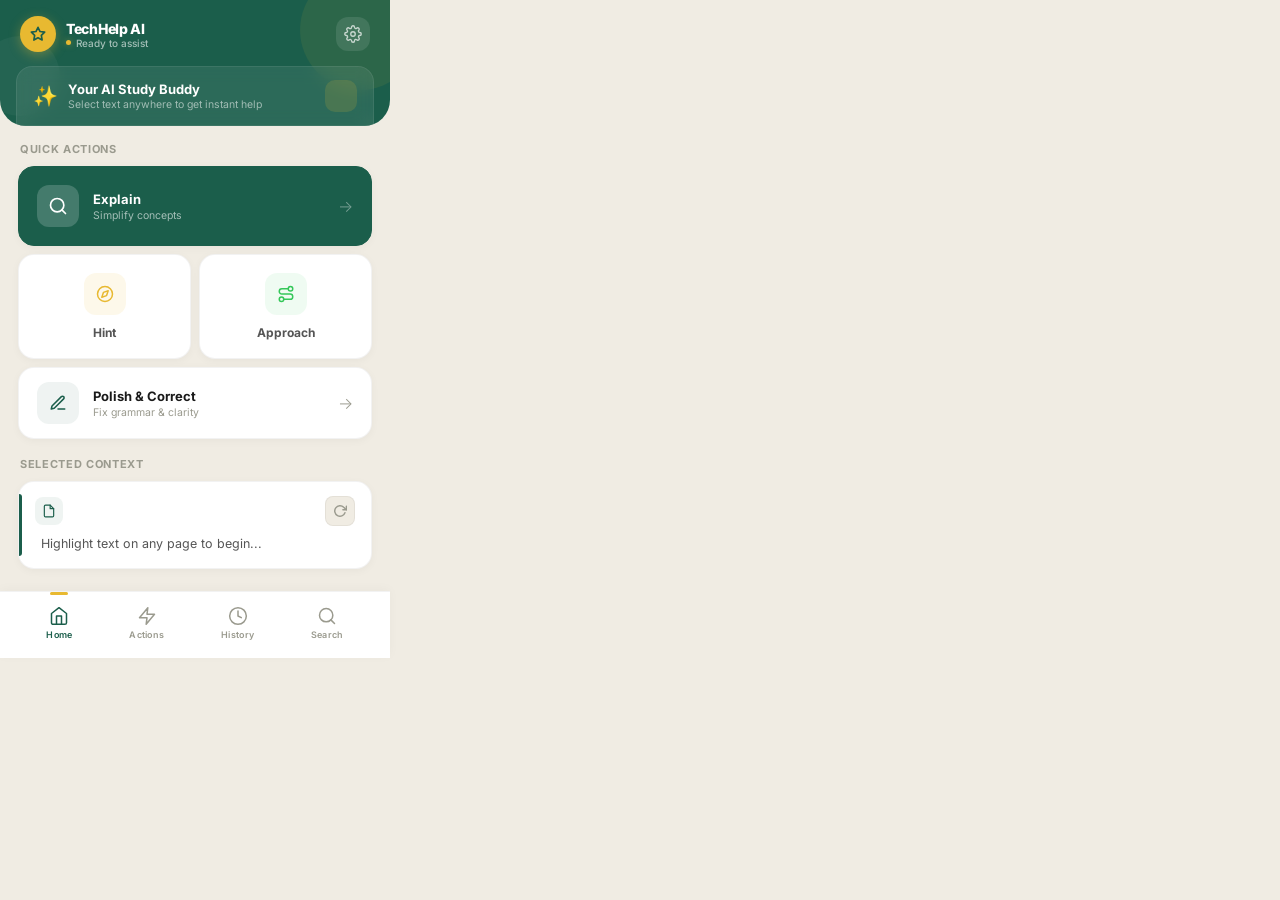
==== commit e60e0cbb: "updated the icon model" ====
--- a/popup.html
+++ b/popup.html
@@ -75,9 +75,8 @@
                     <div class="bento-icon bento-icon-yellow">
                         <svg width="18" height="18" viewBox="0 0 24 24" fill="none" stroke="currentColor"
                             stroke-width="2" stroke-linecap="round" stroke-linejoin="round">
-                            <path
-                                d="M12 2a7 7 0 017 7c0 2.38-1.19 4.47-3 5.74V17a2 2 0 01-2 2h-4a2 2 0 01-2-2v-2.26C6.19 13.47 5 11.38 5 9a7 7 0 017-7z" />
-                            <line x1="9" y1="21" x2="15" y2="21" />
+                            <circle cx="12" cy="12" r="10" />
+                            <polygon points="16.24 7.76 14.12 14.12 7.76 16.24 9.88 9.88 16.24 7.76" />
                         </svg>
                     </div>
                     <span class="bento-title-sm">Hint</span>
@@ -86,7 +85,9 @@
                     <div class="bento-icon bento-icon-green">
                         <svg width="18" height="18" viewBox="0 0 24 24" fill="none" stroke="currentColor"
                             stroke-width="2" stroke-linecap="round" stroke-linejoin="round">
-                            <polygon points="13 2 3 14 12 14 11 22 21 10 12 10 13 2" />
+                            <circle cx="6" cy="19" r="3" />
+                            <path d="M9 19h8.5a3.5 3.5 0 000-7h-11a3.5 3.5 0 010-7H15" />
+                            <circle cx="18" cy="5" r="3" />
                         </svg>
                     </div>
                     <span class="bento-title-sm">Approach</span>
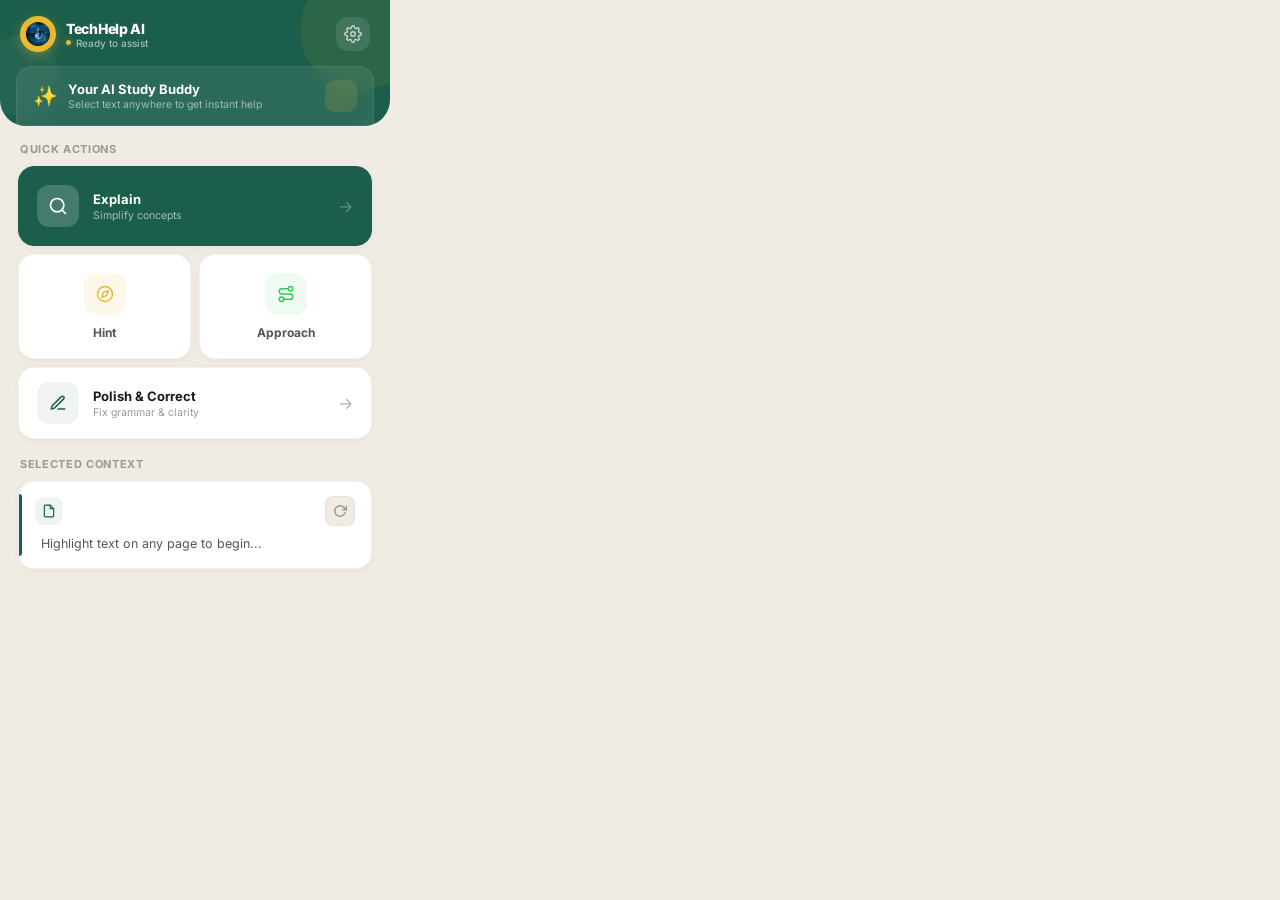
==== commit 02c4ee14: "updated the icon" ====
--- a/popup.html
+++ b/popup.html
@@ -16,11 +16,8 @@
             <div class="hero-top">
                 <div class="header-left">
                     <div class="avatar">
-                        <svg width="16" height="16" viewBox="0 0 24 24" fill="none" stroke="#1B5E4B" stroke-width="2.5"
-                            stroke-linecap="round" stroke-linejoin="round">
-                            <polygon
-                                points="12 2 15.09 8.26 22 9.27 17 14.14 18.18 21.02 12 17.77 5.82 21.02 7 14.14 2 9.27 8.91 8.26 12 2" />
-                        </svg>
+                        <img src="icons/icon48.png" alt="TechHelp AI" width="24" height="24"
+                            style="border-radius: 50%;">
                     </div>
                     <div>
                         <div class="header-name">TechHelp AI</div>
@@ -193,40 +190,7 @@
             </div>
         </div>
 
-        <!-- Bottom Navigation -->
-        <nav class="bottom-nav">
-            <button class="nav-tab active" title="Home">
-                <svg width="20" height="20" viewBox="0 0 24 24" fill="none" stroke="currentColor" stroke-width="1.8"
-                    stroke-linecap="round" stroke-linejoin="round">
-                    <path d="M3 9l9-7 9 7v11a2 2 0 01-2 2H5a2 2 0 01-2-2z" />
-                    <polyline points="9 22 9 12 15 12 15 22" />
-                </svg>
-                <span class="nav-label">Home</span>
-            </button>
-            <button class="nav-tab" title="Actions">
-                <svg width="20" height="20" viewBox="0 0 24 24" fill="none" stroke="currentColor" stroke-width="1.8"
-                    stroke-linecap="round" stroke-linejoin="round">
-                    <polygon points="13 2 3 14 12 14 11 22 21 10 12 10 13 2" />
-                </svg>
-                <span class="nav-label">Actions</span>
-            </button>
-            <button class="nav-tab" title="History">
-                <svg width="20" height="20" viewBox="0 0 24 24" fill="none" stroke="currentColor" stroke-width="1.8"
-                    stroke-linecap="round" stroke-linejoin="round">
-                    <circle cx="12" cy="12" r="10" />
-                    <polyline points="12 6 12 12 16 14" />
-                </svg>
-                <span class="nav-label">History</span>
-            </button>
-            <button class="nav-tab" title="Settings">
-                <svg width="20" height="20" viewBox="0 0 24 24" fill="none" stroke="currentColor" stroke-width="1.8"
-                    stroke-linecap="round" stroke-linejoin="round">
-                    <circle cx="11" cy="11" r="8" />
-                    <line x1="21" y1="21" x2="16.65" y2="16.65" />
-                </svg>
-                <span class="nav-label">Search</span>
-            </button>
-        </nav>
+
     </div>
     <script src="popup.js"></script>
 </body>
--- a/popup.css
+++ b/popup.css
@@ -726,69 +726,7 @@
     color: var(--text3);
 }
 
-/* ==========================================
-   BOTTOM NAV
-   ========================================== */
-.bottom-nav {
-    display: flex;
-    align-items: center;
-    justify-content: space-around;
-    padding: 10px 18px 14px;
-    background: var(--bg-card);
-    border-top: 1.5px solid var(--border);
-    margin-top: auto;
-    box-shadow: 0 -2px 10px rgba(0, 0, 0, 0.03);
-}
-
-.nav-tab {
-    display: flex;
-    flex-direction: column;
-    align-items: center;
-    gap: 3px;
-    background: none;
-    border: none;
-    color: var(--text3);
-    cursor: pointer;
-    padding: 4px 14px;
-    border-radius: var(--r-sm);
-    transition: all 0.2s;
-    font-family: inherit;
-    position: relative;
-}
-
-.nav-tab:hover {
-    color: var(--text2);
-}
-
-.nav-tab.active {
-    color: var(--teal);
-}
-
-.nav-tab.active::after {
-    content: '';
-    position: absolute;
-    top: -10px;
-    left: 50%;
-    transform: translateX(-50%);
-    width: 18px;
-    height: 3px;
-    background: var(--yellow);
-    border-radius: 2px;
-}
-
-.nav-tab svg {
-    transition: transform 0.2s;
-}
-
-.nav-tab:hover svg {
-    transform: scale(1.1);
-}
-
-.nav-label {
-    font-size: 9px;
-    font-weight: 600;
-    letter-spacing: 0.03em;
-}
+
 
 /* ==========================================
    UTILITIES
